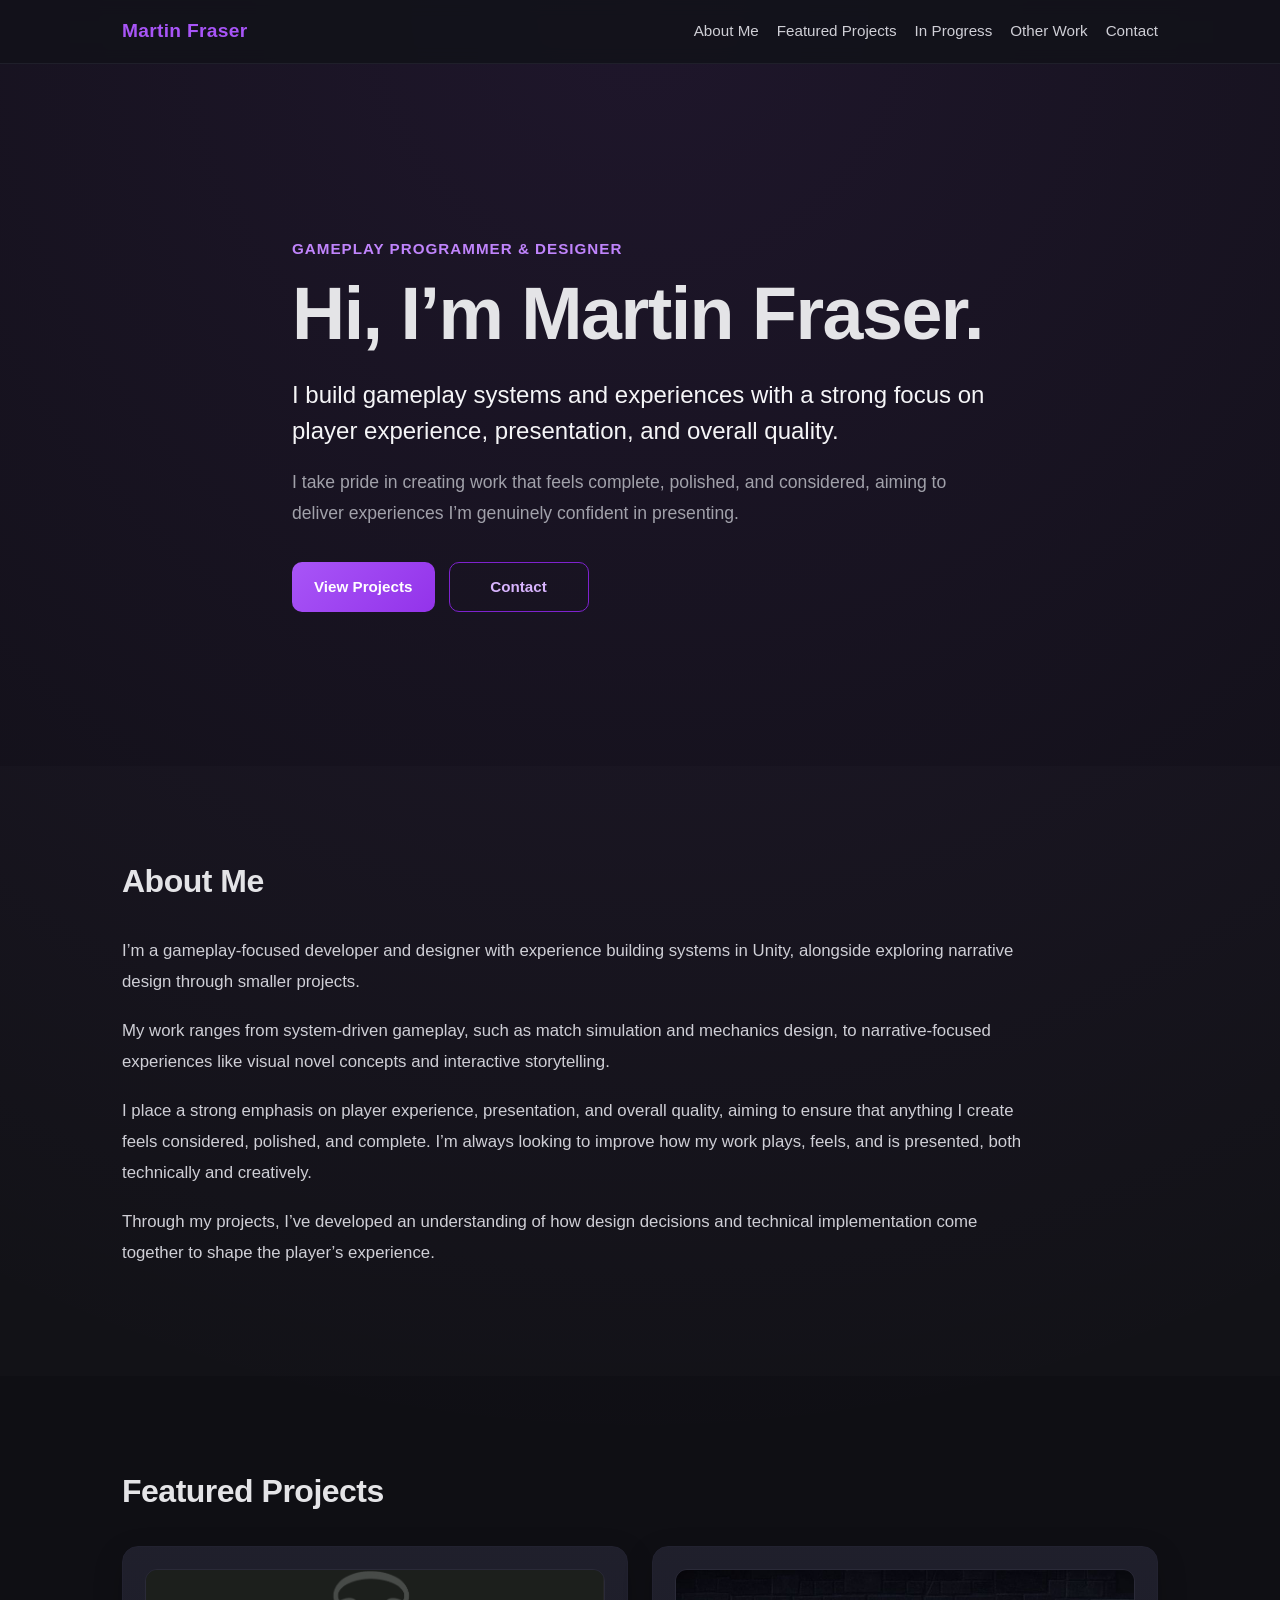
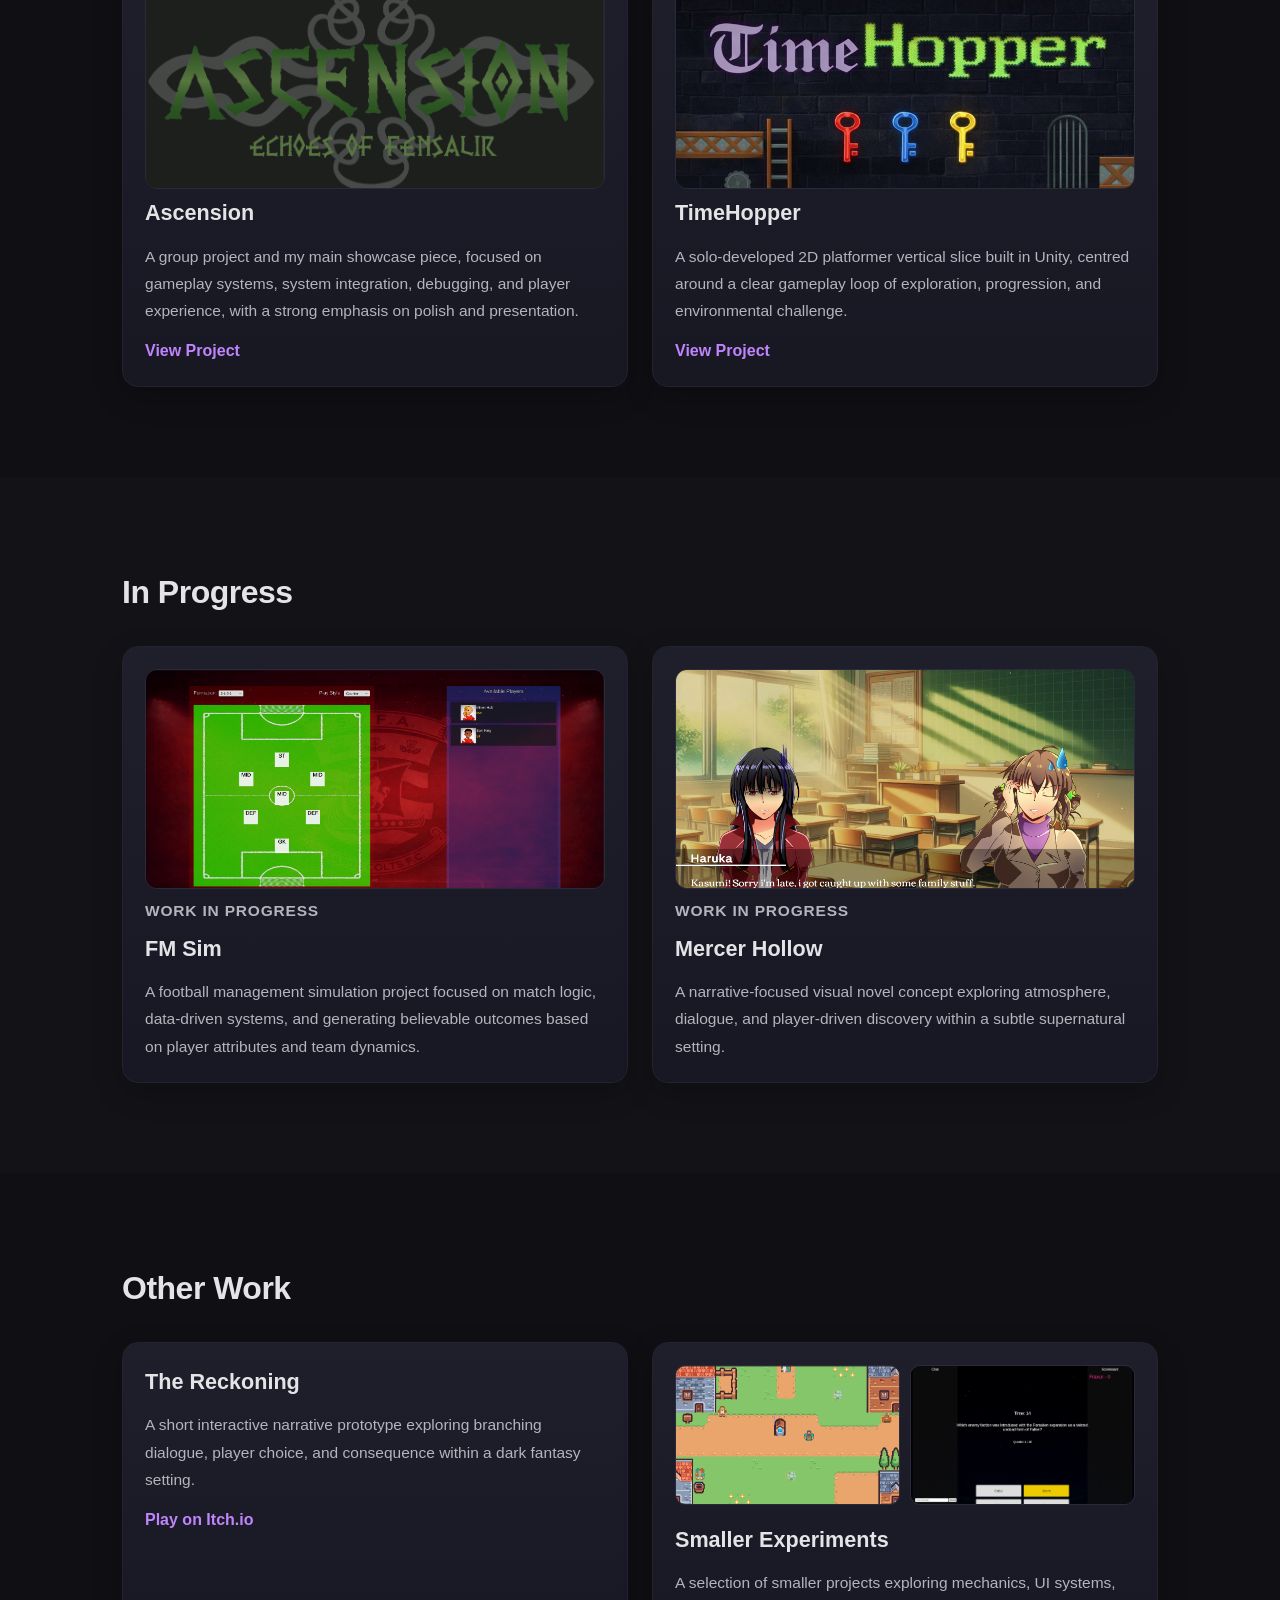
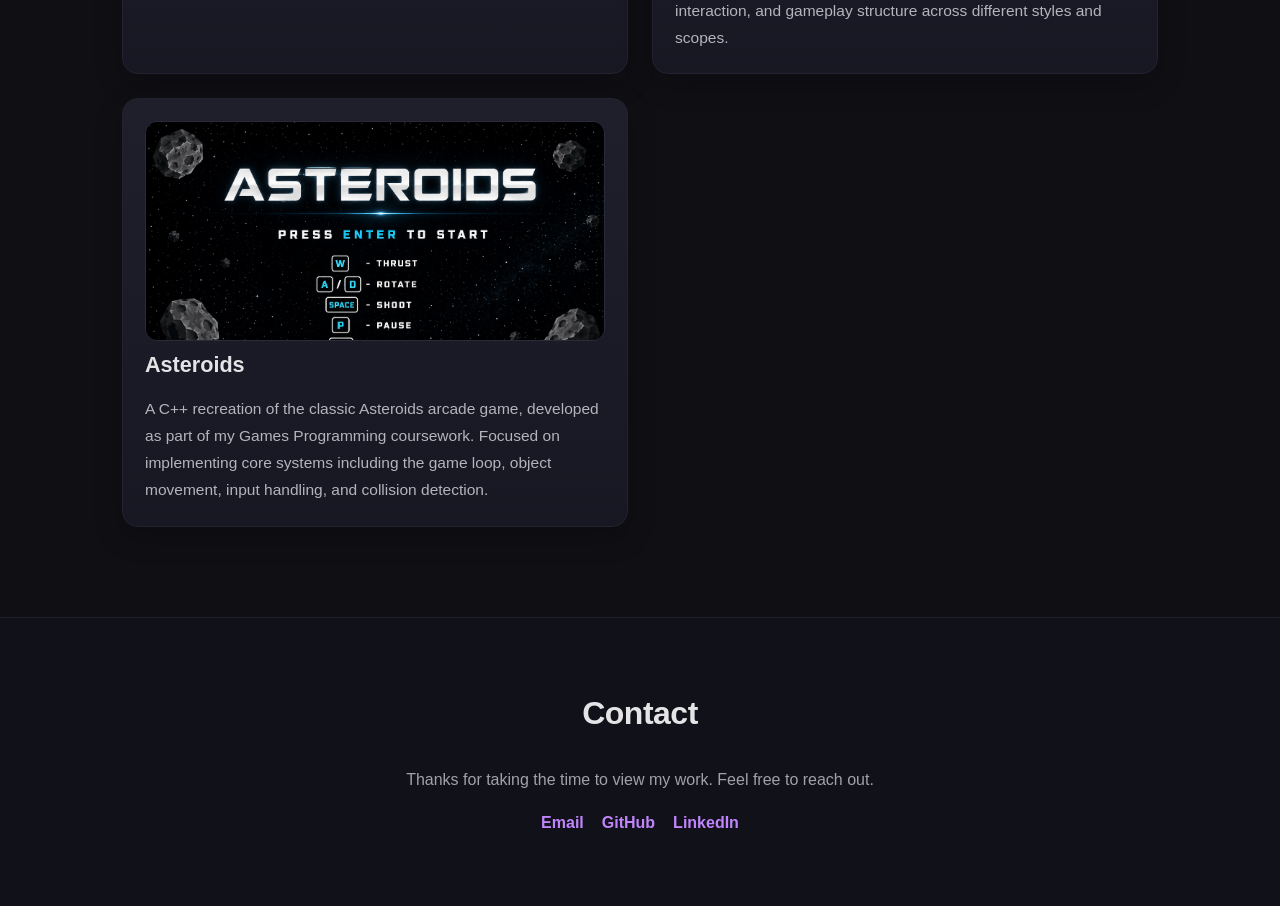
==== index.html @ 67d80767 "Add files via upload Initial portfolio upload" ====
<!DOCTYPE html>
<html lang="en">
<head>
    <meta charset="UTF-8">
    <meta name="viewport" content="width=device-width, initial-scale=1.0">
    <title>Martin Fraser | Gameplay Programmer & Designer</title>
    <meta name="description" content="Portfolio website for Martin Fraser, a gameplay programmer and designer focused on player experience, presentation, and overall quality.">
    <link rel="stylesheet" href="css/styles.css">
</head>
<body>
    <header class="site-header">
        <div class="container nav-container">
            <a href="index.html" class="site-logo">Martin Fraser</a>

            <nav class="site-nav">
                <a href="#about">About Me</a>
                <a href="#featured-projects">Featured Projects</a>
                <a href="#in-progress">In Progress</a>
                <a href="#other-work">Other Work</a>
                <a href="#contact">Contact</a>
            </nav>
        </div>
    </header>

    <main>
        <section class="hero-section">
            <div class="container hero-content">
                <p class="eyebrow">Gameplay Programmer & Designer</p>
                <h1>Hi, I’m Martin Fraser.</h1>
                <p class="hero-lead">
                    I build gameplay systems and experiences with a strong focus on player experience,
                    presentation, and overall quality.
                </p>
                <p class="hero-supporting">
                    I take pride in creating work that feels complete, polished, and considered,
                    aiming to deliver experiences I’m genuinely confident in presenting.
                </p>

                <div class="hero-buttons">
                    <a href="#featured-projects" class="button button-primary">View Projects</a>
                    <a href="#contact" class="button button-secondary">Contact</a>
                </div>
            </div>
        </section>

        <section id="about" class="content-section">
            <div class="container">
                <h2>About Me</h2>
                <p class="section-copy">
                    I’m a gameplay-focused developer and designer with experience building systems in Unity,
                    alongside exploring narrative design through smaller projects.
                </p>
                <p class="section-copy">
                    My work ranges from system-driven gameplay, such as match simulation and mechanics design,
                    to narrative-focused experiences like visual novel concepts and interactive storytelling.
                </p>
                <p class="section-copy">
                    I place a strong emphasis on player experience, presentation, and overall quality, aiming
                    to ensure that anything I create feels considered, polished, and complete. I’m always
                    looking to improve how my work plays, feels, and is presented, both technically and creatively.
                </p>
                <p class="section-copy">
                    Through my projects, I’ve developed an understanding of how design decisions and technical
                    implementation come together to shape the player’s experience.
                </p>
            </div>
        </section>

        <section id="featured-projects" class="content-section">
            <div class="container">
                <h2>Featured Projects</h2>

                <div class="project-grid featured-grid">
                    <article class="project-card featured-card">
                        <img src="assets/images/ascension_cover.png" alt="Ascension cover image" class="project-image">
                        <div class="project-card-content">
                            <h3>Ascension</h3>
                            <p>
    A group project and my main showcase piece, focused on gameplay systems, system integration,
    debugging, and player experience, with a strong emphasis on polish and presentation.
</p>
                            <a href="ascension.html" class="text-link">View Project</a>
                        </div>
                    </article>

                    <article class="project-card featured-card">
                        <img src="assets/images/timehopper_cover.png" alt="TimeHopper cover image" class="project-image">
                        <div class="project-card-content">
                            <h3>TimeHopper</h3>
                            <p>
    A solo-developed 2D platformer vertical slice built in Unity, centred around a clear gameplay loop
    of exploration, progression, and environmental challenge.
</p>
                            <a href="timehopper.html" class="text-link">View Project</a>
                        </div>
                    </article>
                </div>
            </div>
        </section>

        <section id="in-progress" class="content-section">
            <div class="container">
                <h2>In Progress</h2>

                <div class="project-grid">
                    <article class="project-card">
    <img src="assets/images/fmsim.png" alt="FM Sim squad selection system" class="project-image">
    <div class="project-card-content">
        <p class="project-tag">Work in Progress</p>
        <h3>FM Sim</h3>
        <p>
            A football management simulation project focused on match logic, data-driven systems, and generating
            believable outcomes based on player attributes and team dynamics.
        </p>
    </div>
</article>

                    <article class="project-card">
    <img src="assets/images/mercerhollow.png" alt="Mercer Hollow visual novel screenshot" class="project-image">
    <div class="project-card-content">
        <p class="project-tag">Work in Progress</p>
        <h3>Mercer Hollow</h3>
        <p>
            A narrative-focused visual novel concept exploring atmosphere, dialogue, and player-driven discovery
            within a subtle supernatural setting.
        </p>
    </div>
</article>
                </div>
            </div>
        </section>

        <section id="other-work" class="content-section">
            <div class="container">
                <h2>Other Work</h2>

                <div class="project-grid">
                    <article class="project-card">
    <div class="project-card-content">
        <h3>The Reckoning</h3>
        <p>
            A short interactive narrative prototype exploring branching dialogue,
            player choice, and consequence within a dark fantasy setting.
        </p>
        <a href="https://fraxur.itch.io/thereckoning-prototype" target="_blank" class="text-link">
            Play on Itch.io
        </a>
    </div>
</article>

                    <article class="project-card">
    <div class="project-image-multi">
        <img src="assets/images/controlled_conversation.png" alt="Controlled Conversation project screenshot">
        <img src="assets/images/quiz_game.png" alt="Quiz game project screenshot">
    </div>

    <div class="project-card-content">
        <h3>Smaller Experiments</h3>
        <p>
            A selection of smaller projects exploring mechanics, UI systems, interaction, and gameplay structure
            across different styles and scopes.
        </p>
    </div>
</article>

<article class="project-card">
    <img src="assets/images/asteroids.png" alt="Asteroids C++ coursework screenshot" class="project-image">
    <div class="project-card-content">
        <h3>Asteroids</h3>
        <p>
    A C++ recreation of the classic Asteroids arcade game, developed as part of my Games Programming coursework.
    Focused on implementing core systems including the game loop, object movement, input handling, and collision detection.
</p>
    </div>
</article>
                </div>
            </div>
        </section>
    </main>

   <footer id="contact" class="site-footer">
    <div class="container">
        <h2>Contact</h2>
        <p class="footer-copy">
            Thanks for taking the time to view my work. Feel free to reach out.
        </p>

        <div class="contact-links">
            <a href="mailto:fraxur@outlook.com">Email</a>
            <a href="https://github.com/fraxur" target="_blank" rel="noopener noreferrer">GitHub</a>
            <a href="https://www.linkedin.com/in/fraxur/" target="_blank" rel="noopener noreferrer">LinkedIn</a>
        </div>
    </div>
</footer>

    <script src="js/script.js"></script>
</body>
</html>
---- css/styles.css ----
/* RESET */
* {
    margin: 0;
    padding: 0;
    box-sizing: border-box;
}

/* BASE */
html {
    scroll-behavior: smooth;
}

body {
    font-family: Arial, sans-serif;
    background:
        radial-gradient(circle at top, rgba(168, 85, 247, 0.10), transparent 35%),
        #0f0f14;
    color: #e4e4e7;
    line-height: 1.6;
}

/* CONTAINER */
.container {
    width: 100%;
    max-width: 1100px;
    margin: 0 auto;
    padding: 0 32px;
}

/* HEADER */
.site-header {
    background-color: rgba(18, 18, 26, 0.90);
    border-bottom: 1px solid #1f1f2a;
    padding: 16px 0;
    position: sticky;
    top: 0;
    backdrop-filter: blur(8px);
    z-index: 1000;
}

.nav-container {
    display: flex;
    justify-content: space-between;
    align-items: center;
    gap: 20px;
}

.site-logo {
    font-weight: 700;
    color: #a855f7;
    text-decoration: none;
    font-size: 1.2rem;
    letter-spacing: 0.3px;
}

.site-nav {
    display: flex;
    flex-wrap: wrap;
    gap: 18px;
}

.site-nav a {
    color: #cfcfd6;
    text-decoration: none;
    font-size: 0.95rem;
    transition: color 0.2s ease;
}

.site-nav a:hover {
    color: #c084fc;
}

/* HERO */
.hero-section {
    min-height: 78vh;
    display: flex;
    align-items: center;
    padding: 100px 0 80px;
}

.hero-content {
    max-width: 760px;
}

.eyebrow {
    color: #c084fc;
    font-size: 0.95rem;
    font-weight: 600;
    margin-bottom: 14px;
    text-transform: uppercase;
    letter-spacing: 1px;
}

h1 {
    font-size: clamp(2.8rem, 6vw, 4.6rem);
    line-height: 1.05;
    margin-bottom: 24px;
    letter-spacing: -1.5px;
}

.hero-lead {
    font-size: 1.5rem;
    line-height: 1.5;
    max-width: 760px;
    margin-bottom: 18px;
    color: #f5f5f7;
}

.hero-supporting {
    font-size: 1.1rem;
    line-height: 1.8;
    color: #a1a1aa;
    max-width: 720px;
    margin-bottom: 32px;
}

.hero-buttons {
    display: flex;
    flex-wrap: wrap;
    gap: 14px;
}

/* BUTTONS */
.button {
    display: inline-flex;
    align-items: center;
    justify-content: center;
    min-width: 140px;
    padding: 12px 22px;
    text-decoration: none;
    border-radius: 10px;
    font-size: 0.95rem;
    font-weight: 600;
    transition: transform 0.2s ease, background-color 0.2s ease, color 0.2s ease, border-color 0.2s ease;
}

.button:hover {
    transform: translateY(-2px);
}

.button-primary {
    background: linear-gradient(135deg, #a855f7, #9333ea);
    color: white;
    border: none;
}

.button-primary:hover {
    background: linear-gradient(135deg, #9333ea, #7e22ce);
}

.button-secondary {
    border: 1px solid #7e22ce;
    color: #d8b4fe;
    background-color: transparent;
}

.button-secondary:hover {
    background-color: #1b1328;
    color: white;
    border-color: #a855f7;
}

/* SECTIONS */
.content-section {
    padding: 90px 0;
}

.content-section:nth-of-type(even) {
    background-color: rgba(255, 255, 255, 0.01);
}

h2 {
    font-size: 2rem;
    margin-bottom: 28px;
    letter-spacing: -0.5px;
}

.section-copy {
    max-width: 900px;
    margin-bottom: 18px;
    color: #cfcfd6;
    font-size: 1.05rem;
    line-height: 1.85;
}

/* PROJECTS */
.project-grid {
    display: grid;
    grid-template-columns: repeat(2, minmax(0, 1fr));
    gap: 24px;
}

.featured-grid {
    margin-top: 24px;
}

.project-card {
    background: linear-gradient(180deg, rgba(32, 32, 45, 0.95), rgba(24, 24, 36, 0.95));
    padding: 22px;
    border-radius: 16px;
    border: 1px solid #222230;
    transition: transform 0.2s ease, border-color 0.2s ease, box-shadow 0.2s ease;
    box-shadow: 0 10px 30px rgba(0, 0, 0, 0.18);
}

.project-card:hover {
    transform: translateY(-4px);
    border-color: rgba(168, 85, 247, 0.6);
    box-shadow: 0 14px 36px rgba(0, 0, 0, 0.26);
}

.project-card-content h3,
.project-card h3 {
    font-size: 1.35rem;
    margin-bottom: 12px;
}

.project-card p {
    font-size: 0.97rem;
    color: #b4b4bd;
    line-height: 1.75;
}

.project-tag {
    font-size: 0.78rem;
    font-weight: 700;
    color: #c084fc;
    margin-bottom: 8px;
    text-transform: uppercase;
    letter-spacing: 0.8px;
}

.project-image-placeholder {
    height: 190px;
    background: linear-gradient(135deg, rgba(168, 85, 247, 0.16), rgba(34, 34, 48, 0.95));
    margin-bottom: 18px;
    border-radius: 12px;
    display: flex;
    align-items: center;
    justify-content: center;
    color: #8f8fa0;
    border: 1px solid #2a2a38;
    font-size: 0.95rem;
}

.text-link {
    display: inline-block;
    margin-top: 14px;
    color: #c084fc;
    text-decoration: none;
    font-weight: 600;
    transition: color 0.2s ease;
}

.text-link:hover {
    color: #e9d5ff;
}

/* FOOTER */
.site-footer {
    padding: 70px 0;
    border-top: 1px solid #1f1f2a;
    text-align: center;
    background-color: #111119;
}

.footer-copy {
    margin-bottom: 18px;
    color: #a1a1aa;
    font-size: 1rem;
}

.contact-links {
    display: flex;
    justify-content: center;
    flex-wrap: wrap;
    gap: 18px;
}

.contact-links a {
    color: #c084fc;
    text-decoration: none;
    font-weight: 600;
}

.contact-links a:hover {
    color: #f5d0fe;
}

/* RESPONSIVE */
@media (max-width: 900px) {
    .nav-container {
        flex-direction: column;
        align-items: flex-start;
    }

    .site-nav {
        gap: 12px;
    }

    .hero-section {
        min-height: auto;
        padding: 80px 0 60px;
    }

    .hero-lead {
        font-size: 1.25rem;
    }

    .hero-supporting {
        font-size: 1rem;
    }

    .project-grid {
        grid-template-columns: 1fr;
    }

    .container {
        padding: 0 24px;
    }
}

@media (max-width: 600px) {
    .container {
        padding: 0 18px;
    }

    h2 {
        font-size: 1.7rem;
    }

    .button {
        width: 100%;
    }

    .hero-buttons {
        flex-direction: column;
        align-items: stretch;
    }
}

.project-image {
    width: 100%;
    height: 220px;
    object-fit: cover;
    object-position: top;
    border-radius: 12px;
    border: 1px solid #2a2a38;
}.video-wrapper {
    position: relative;
    width: 100%;
    max-width: 900px;
    margin: 0 0 28px 0;
    aspect-ratio: 16 / 9;
    border-radius: 12px;
    overflow: hidden;
    border: 1px solid #2a2a38;
    box-shadow: 0 10px 30px rgba(0, 0, 0, 0.18);
}

.video-wrapper iframe {
    width: 100%;
    height: 100%;
    display: block;
    border: 0;
}

.media-grid {
    margin-top: 8px;
}
.video-link-card {
    display: block;
    position: relative;
    width: 100%;
    max-width: 900px;
    margin: 0 0 28px 0;
    border-radius: 12px;
    overflow: hidden;
    border: 1px solid #2a2a38;
    text-decoration: none;
    box-shadow: 0 10px 30px rgba(0, 0, 0, 0.18);
}

.video-link-card .project-image {
    height: 420px;
    display: block;
}

.video-link-overlay {
    position: absolute;
    inset: 0;
    display: flex;
    align-items: center;
    justify-content: center;
    background: rgba(15, 15, 20, 0.35);
    transition: background-color 0.2s ease;
}

.video-link-card:hover .video-link-overlay {
    background: rgba(15, 15, 20, 0.18);
}

.video-link-label {
    background: rgba(18, 18, 26, 0.92);
    color: #f5f5f7;
    padding: 14px 22px;
    border-radius: 999px;
    border: 1px solid rgba(168, 85, 247, 0.55);
    font-weight: 600;
}
.project-image-multi {
    display: grid;
    grid-template-columns: 1fr 1fr;
    gap: 10px;
    margin-bottom: 18px;
}

.project-image-multi img {
    width: 100%;
    height: 140px;
    object-fit: cover;
    border-radius: 10px;
    border: 1px solid #2a2a38;
}
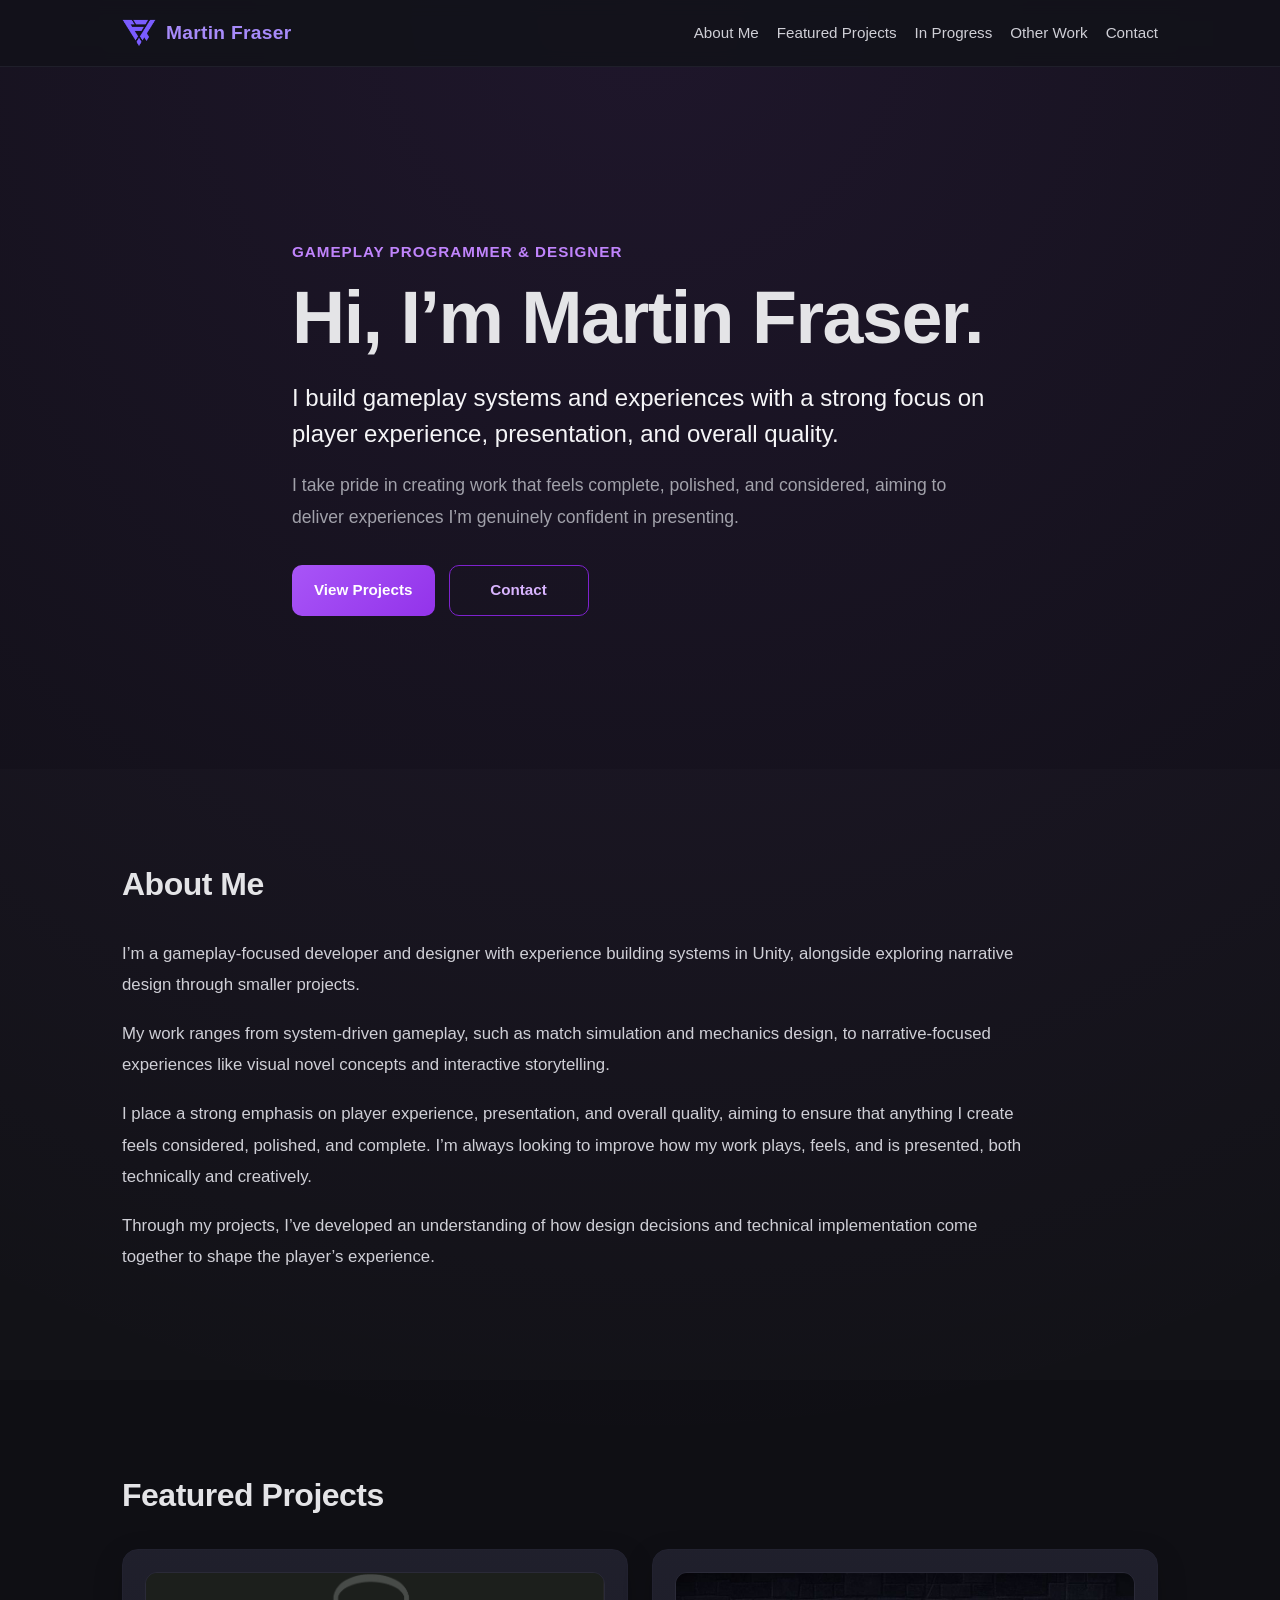
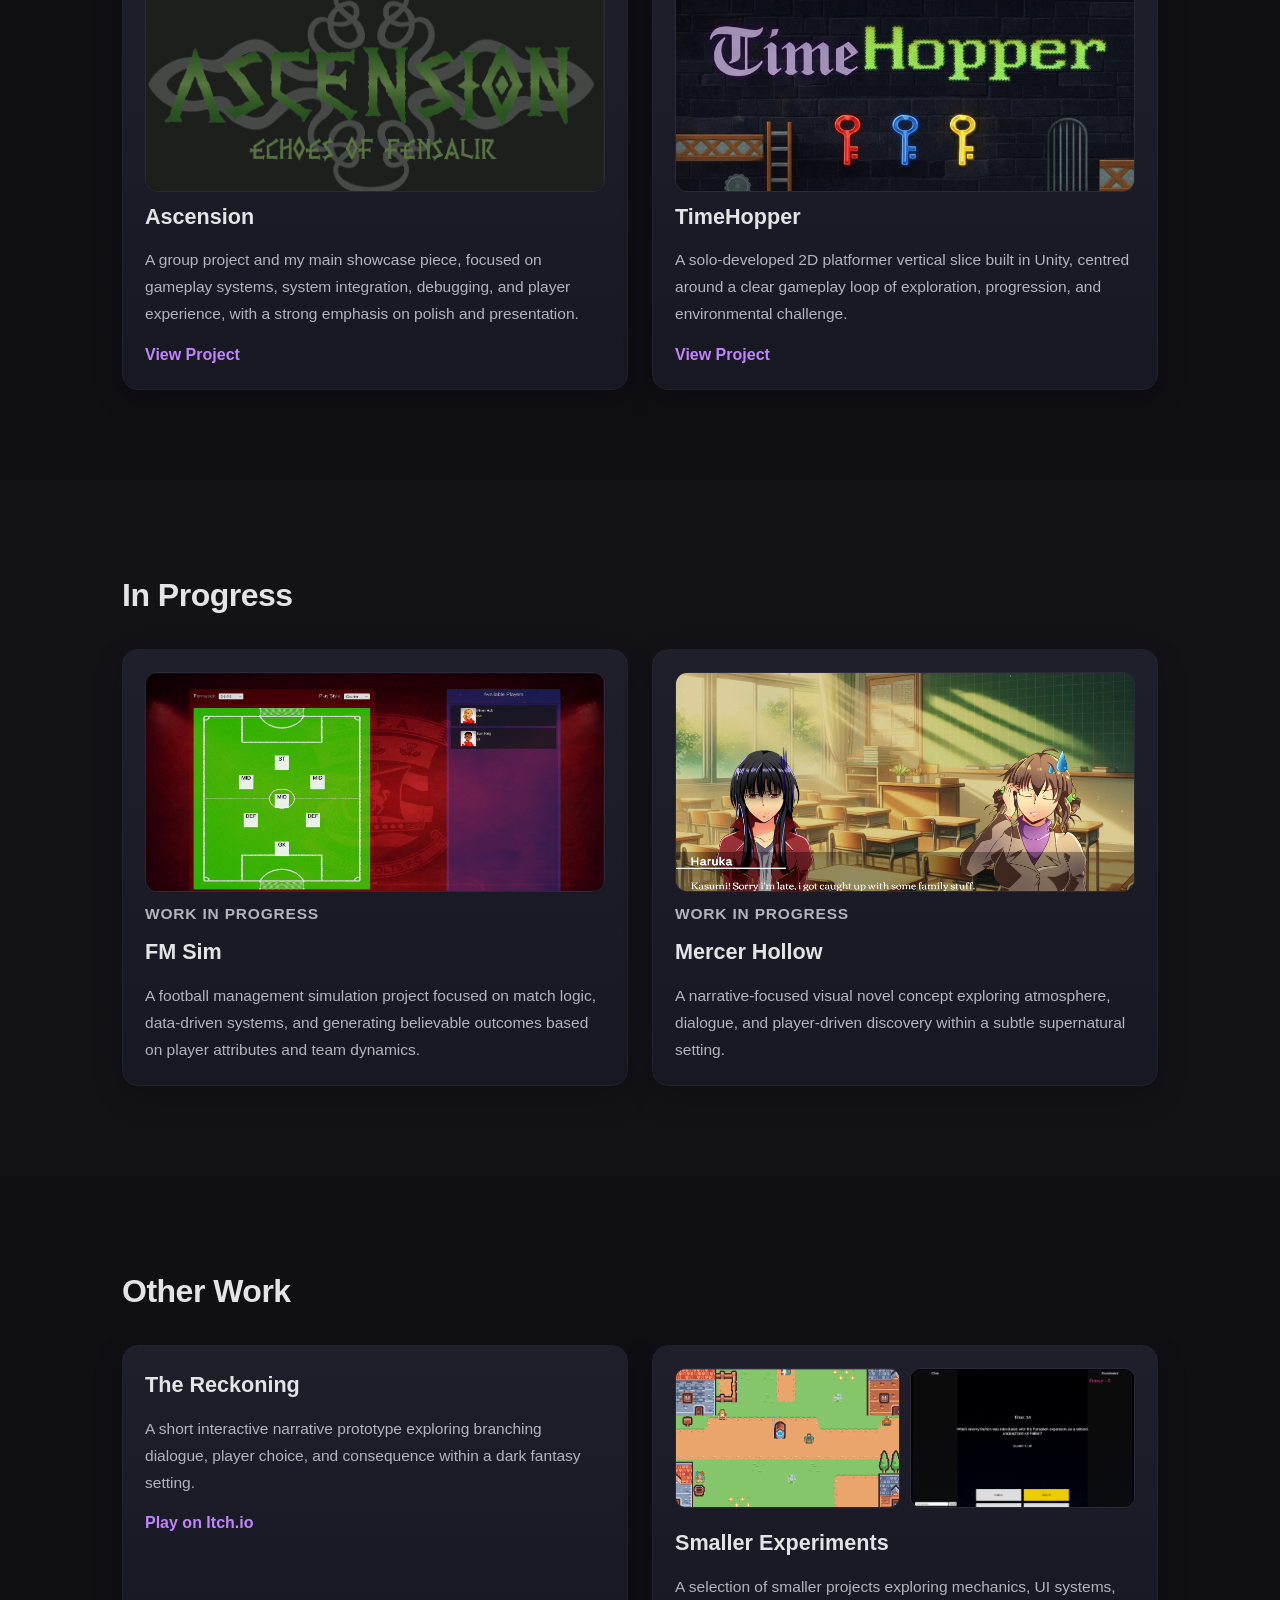
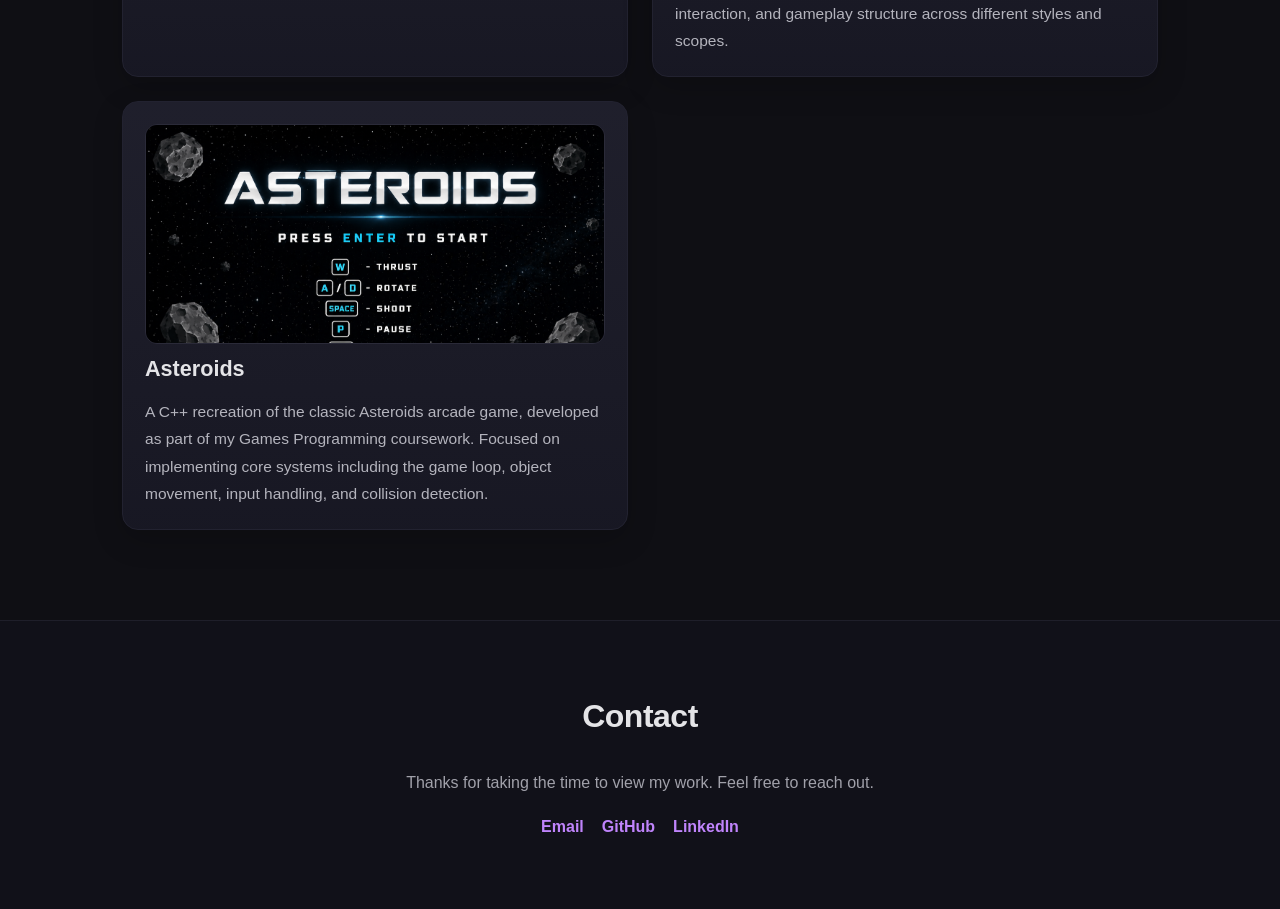
==== commit 0b7975ae: "Add files via upload Update site styling and layout" ====
--- a/index.html
+++ b/index.html
@@ -10,8 +10,10 @@
 <body>
     <header class="site-header">
         <div class="container nav-container">
-            <a href="index.html" class="site-logo">Martin Fraser</a>
-
+            <a href="index.html" class="site-logo brand-logo">
+    <img src="assets/images/FX_Icon.png" alt="Fraxur Systems logo" class="brand-icon">
+    <span>Martin Fraser</span>
+</a>
             <nav class="site-nav">
                 <a href="#about">About Me</a>
                 <a href="#featured-projects">Featured Projects</a>
--- a/css/styles.css
+++ b/css/styles.css
@@ -421,4 +421,18 @@
     object-fit: cover;
     border-radius: 10px;
     border: 1px solid #2a2a38;
+}
+
+.brand-logo {
+    display: flex;
+    align-items: center;
+    gap: 10px;
+}
+
+.brand-icon {
+    height: 34px;
+    width: auto;
+}
+.site-logo span {
+    color: #A78BFA;
 }
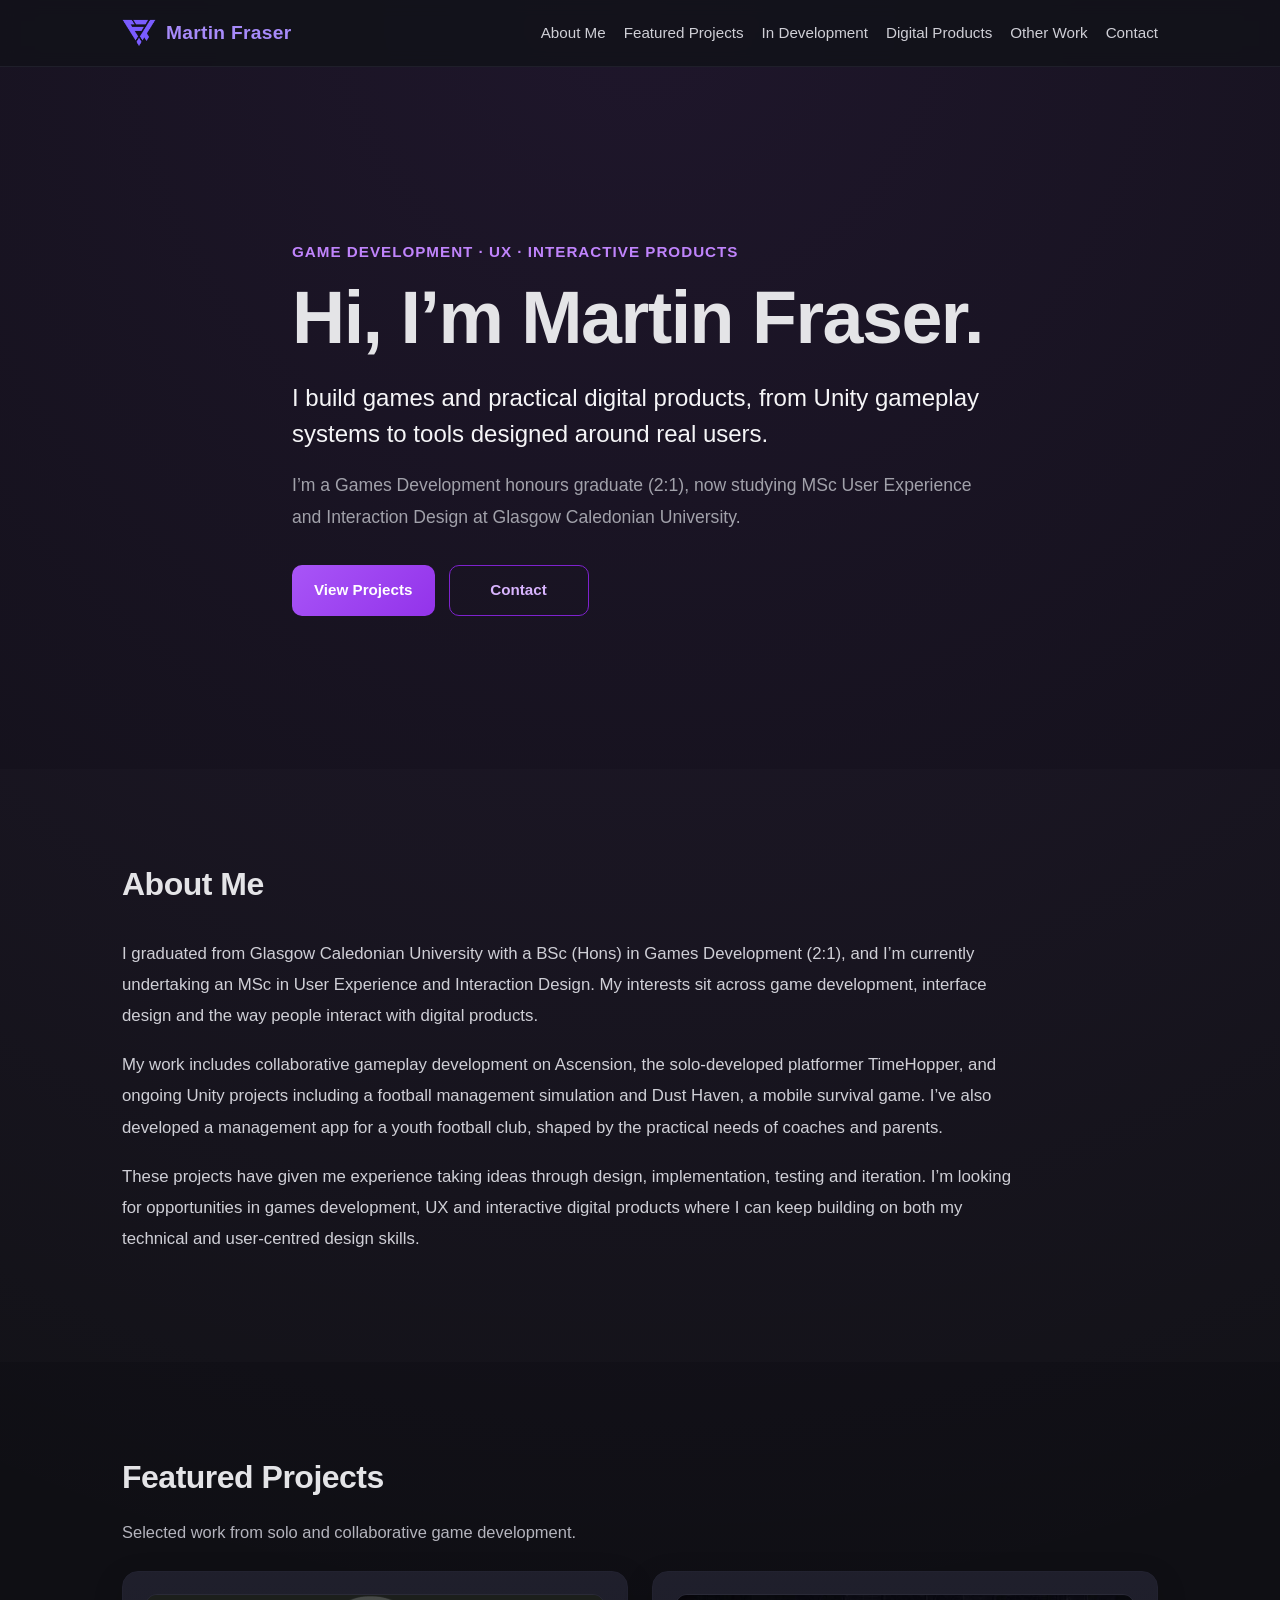
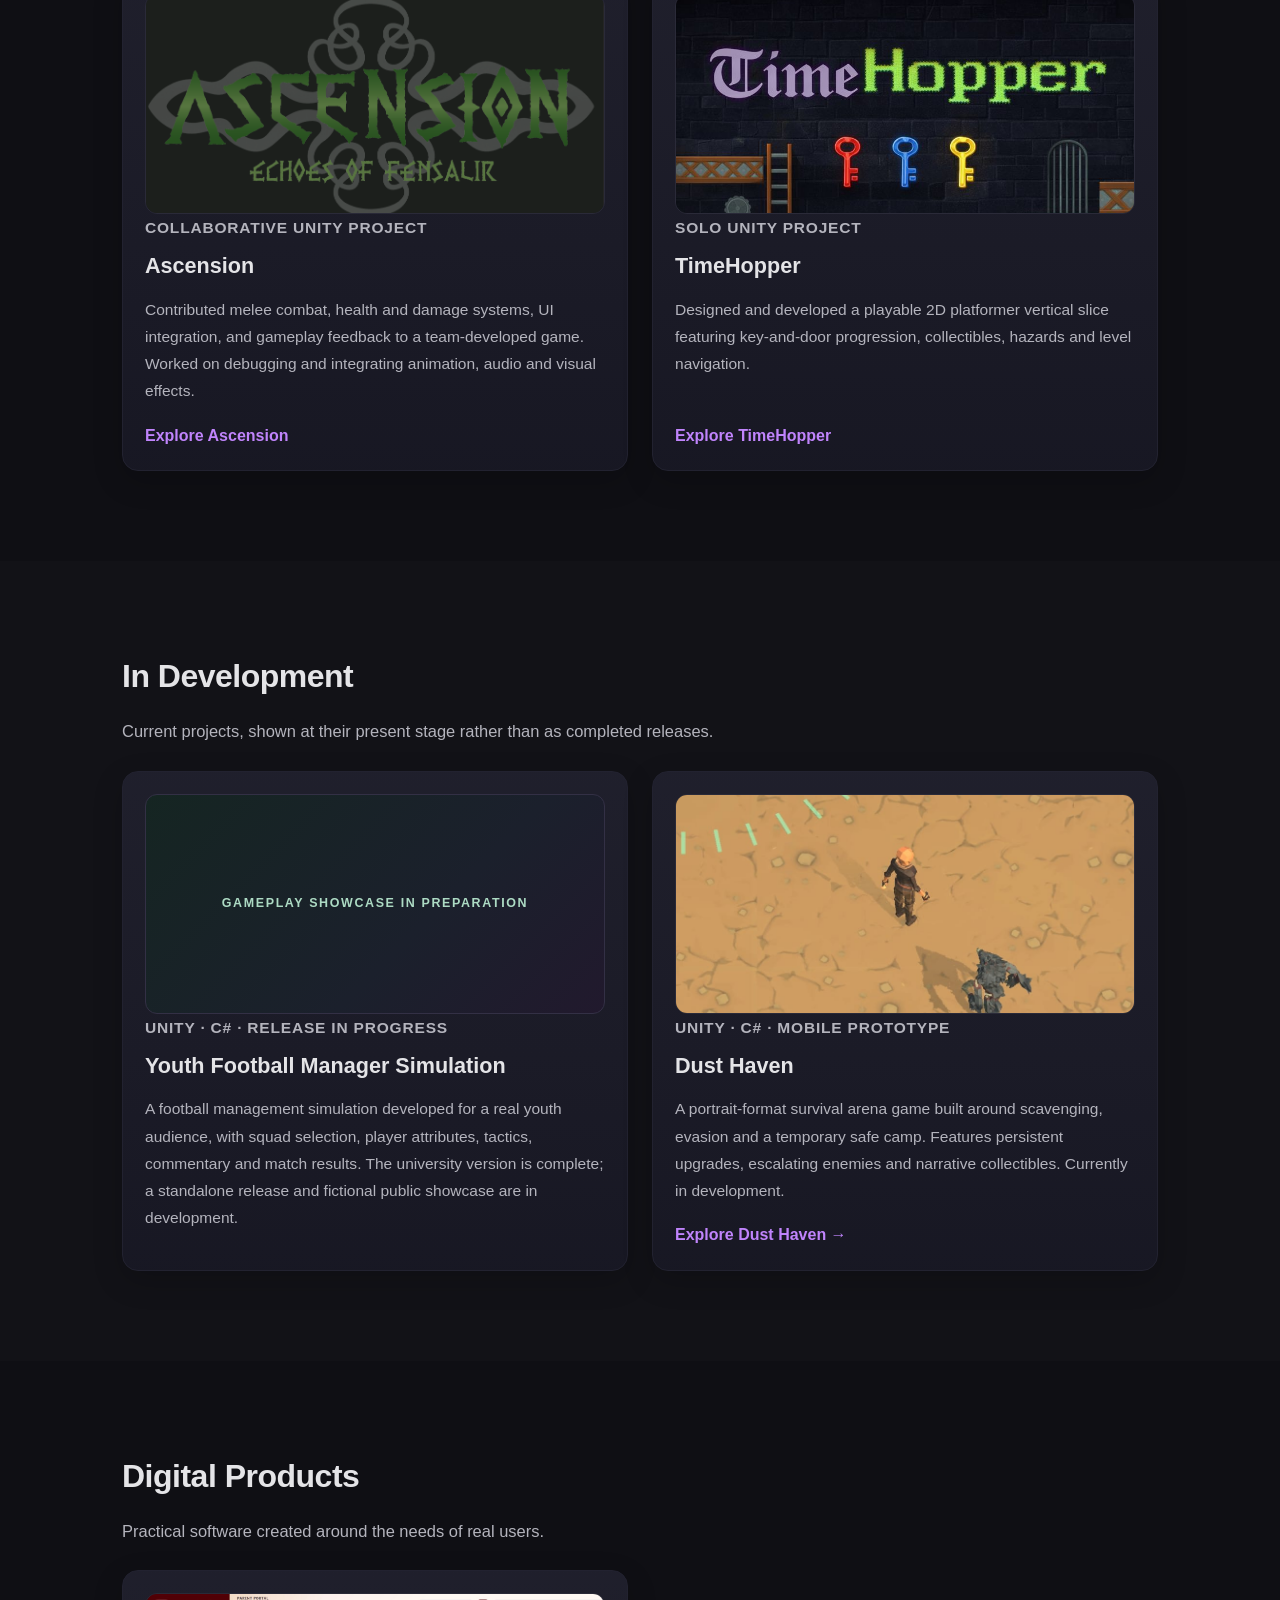
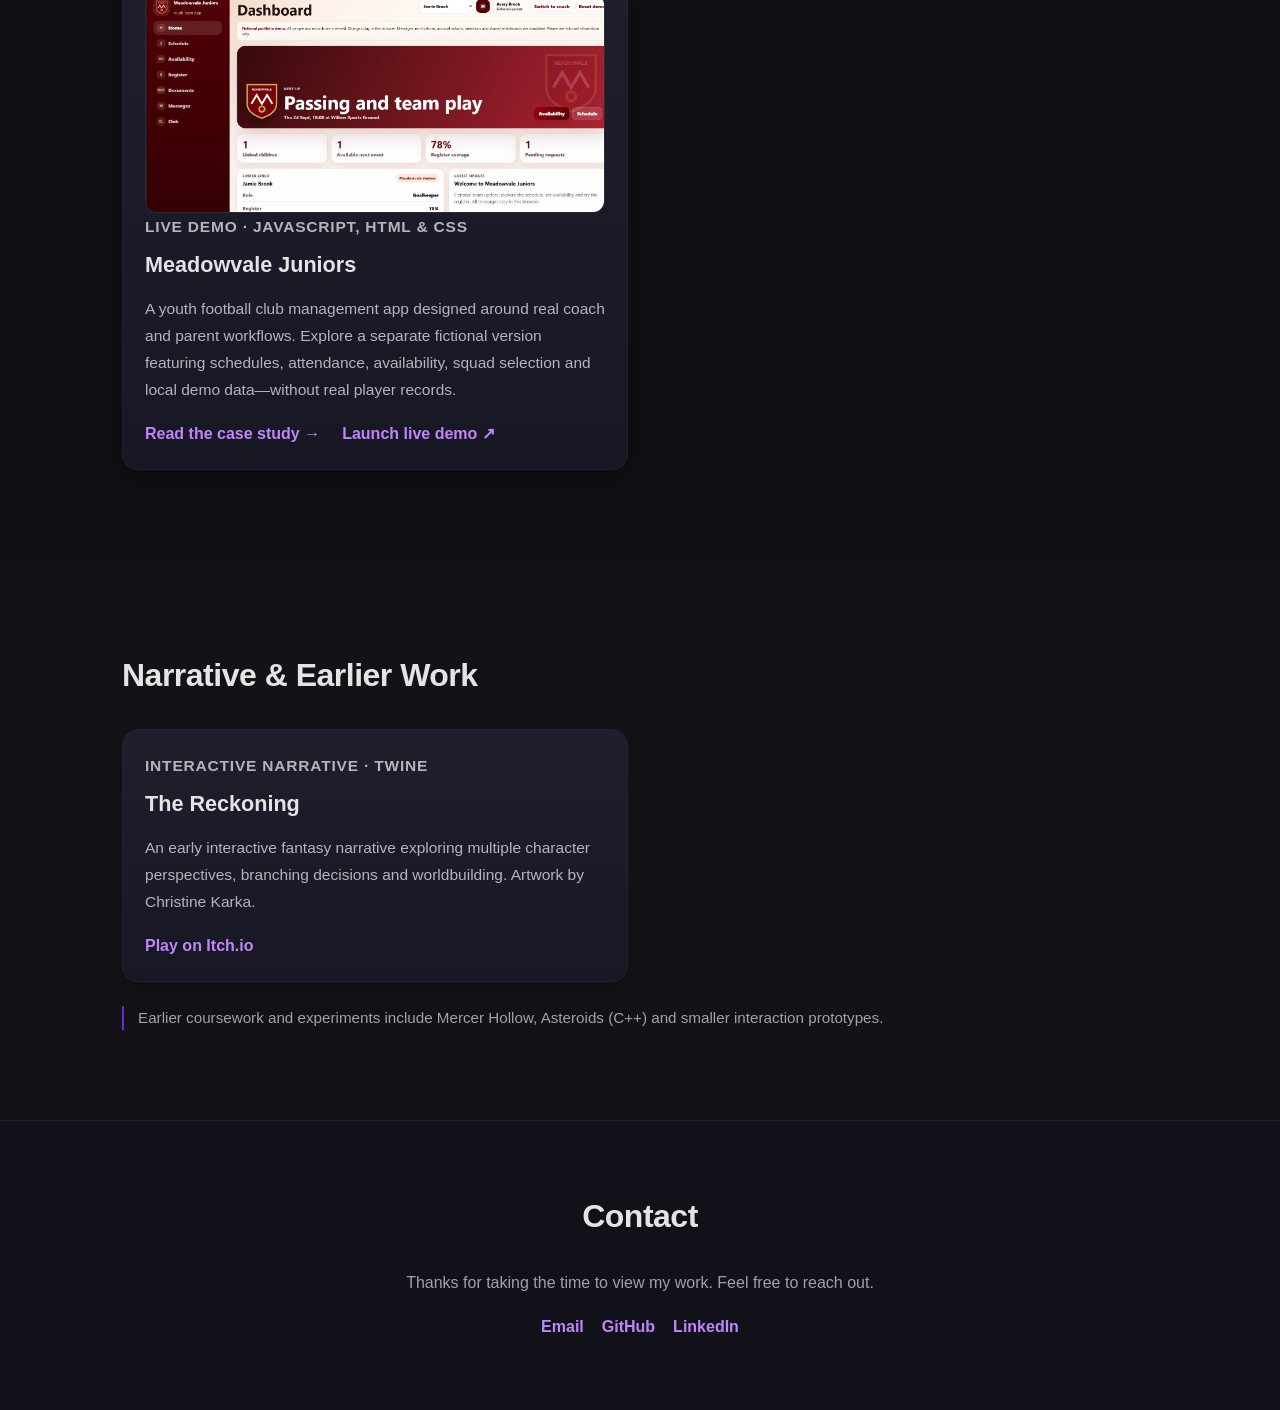
==== commit 3bd93b39: "Update portfolio with new projects and refreshed professional profile" ====
--- a/index.html
+++ b/index.html
@@ -1,200 +1,183 @@
-<!DOCTYPE html>
-<html lang="en">
-<head>
-    <meta charset="UTF-8">
-    <meta name="viewport" content="width=device-width, initial-scale=1.0">
-    <title>Martin Fraser | Gameplay Programmer & Designer</title>
-    <meta name="description" content="Portfolio website for Martin Fraser, a gameplay programmer and designer focused on player experience, presentation, and overall quality.">
-    <link rel="stylesheet" href="css/styles.css">
-</head>
-<body>
-    <header class="site-header">
-        <div class="container nav-container">
-            <a href="index.html" class="site-logo brand-logo">
-    <img src="assets/images/FX_Icon.png" alt="Fraxur Systems logo" class="brand-icon">
-    <span>Martin Fraser</span>
-</a>
-            <nav class="site-nav">
-                <a href="#about">About Me</a>
-                <a href="#featured-projects">Featured Projects</a>
-                <a href="#in-progress">In Progress</a>
-                <a href="#other-work">Other Work</a>
-                <a href="#contact">Contact</a>
-            </nav>
-        </div>
-    </header>
-
-    <main>
-        <section class="hero-section">
-            <div class="container hero-content">
-                <p class="eyebrow">Gameplay Programmer & Designer</p>
-                <h1>Hi, I’m Martin Fraser.</h1>
-                <p class="hero-lead">
-                    I build gameplay systems and experiences with a strong focus on player experience,
-                    presentation, and overall quality.
-                </p>
-                <p class="hero-supporting">
-                    I take pride in creating work that feels complete, polished, and considered,
-                    aiming to deliver experiences I’m genuinely confident in presenting.
-                </p>
-
-                <div class="hero-buttons">
-                    <a href="#featured-projects" class="button button-primary">View Projects</a>
-                    <a href="#contact" class="button button-secondary">Contact</a>
-                </div>
-            </div>
-        </section>
-
-        <section id="about" class="content-section">
-            <div class="container">
-                <h2>About Me</h2>
-                <p class="section-copy">
-                    I’m a gameplay-focused developer and designer with experience building systems in Unity,
-                    alongside exploring narrative design through smaller projects.
-                </p>
-                <p class="section-copy">
-                    My work ranges from system-driven gameplay, such as match simulation and mechanics design,
-                    to narrative-focused experiences like visual novel concepts and interactive storytelling.
-                </p>
-                <p class="section-copy">
-                    I place a strong emphasis on player experience, presentation, and overall quality, aiming
-                    to ensure that anything I create feels considered, polished, and complete. I’m always
-                    looking to improve how my work plays, feels, and is presented, both technically and creatively.
-                </p>
-                <p class="section-copy">
-                    Through my projects, I’ve developed an understanding of how design decisions and technical
-                    implementation come together to shape the player’s experience.
-                </p>
-            </div>
-        </section>
-
-        <section id="featured-projects" class="content-section">
-            <div class="container">
-                <h2>Featured Projects</h2>
-
-                <div class="project-grid featured-grid">
-                    <article class="project-card featured-card">
-                        <img src="assets/images/ascension_cover.png" alt="Ascension cover image" class="project-image">
-                        <div class="project-card-content">
-                            <h3>Ascension</h3>
-                            <p>
-    A group project and my main showcase piece, focused on gameplay systems, system integration,
-    debugging, and player experience, with a strong emphasis on polish and presentation.
-</p>
-                            <a href="ascension.html" class="text-link">View Project</a>
-                        </div>
-                    </article>
-
-                    <article class="project-card featured-card">
-                        <img src="assets/images/timehopper_cover.png" alt="TimeHopper cover image" class="project-image">
-                        <div class="project-card-content">
-                            <h3>TimeHopper</h3>
-                            <p>
-    A solo-developed 2D platformer vertical slice built in Unity, centred around a clear gameplay loop
-    of exploration, progression, and environmental challenge.
-</p>
-                            <a href="timehopper.html" class="text-link">View Project</a>
-                        </div>
-                    </article>
-                </div>
-            </div>
-        </section>
-
-        <section id="in-progress" class="content-section">
-            <div class="container">
-                <h2>In Progress</h2>
-
-                <div class="project-grid">
-                    <article class="project-card">
-    <img src="assets/images/fmsim.png" alt="FM Sim squad selection system" class="project-image">
-    <div class="project-card-content">
-        <p class="project-tag">Work in Progress</p>
-        <h3>FM Sim</h3>
-        <p>
-            A football management simulation project focused on match logic, data-driven systems, and generating
-            believable outcomes based on player attributes and team dynamics.
-        </p>
-    </div>
-</article>
-
-                    <article class="project-card">
-    <img src="assets/images/mercerhollow.png" alt="Mercer Hollow visual novel screenshot" class="project-image">
-    <div class="project-card-content">
-        <p class="project-tag">Work in Progress</p>
-        <h3>Mercer Hollow</h3>
-        <p>
-            A narrative-focused visual novel concept exploring atmosphere, dialogue, and player-driven discovery
-            within a subtle supernatural setting.
-        </p>
-    </div>
-</article>
-                </div>
-            </div>
-        </section>
-
-        <section id="other-work" class="content-section">
-            <div class="container">
-                <h2>Other Work</h2>
-
-                <div class="project-grid">
-                    <article class="project-card">
-    <div class="project-card-content">
-        <h3>The Reckoning</h3>
-        <p>
-            A short interactive narrative prototype exploring branching dialogue,
-            player choice, and consequence within a dark fantasy setting.
-        </p>
-        <a href="https://fraxur.itch.io/thereckoning-prototype" target="_blank" class="text-link">
-            Play on Itch.io
-        </a>
-    </div>
-</article>
-
-                    <article class="project-card">
-    <div class="project-image-multi">
-        <img src="assets/images/controlled_conversation.png" alt="Controlled Conversation project screenshot">
-        <img src="assets/images/quiz_game.png" alt="Quiz game project screenshot">
-    </div>
-
-    <div class="project-card-content">
-        <h3>Smaller Experiments</h3>
-        <p>
-            A selection of smaller projects exploring mechanics, UI systems, interaction, and gameplay structure
-            across different styles and scopes.
-        </p>
-    </div>
-</article>
-
-<article class="project-card">
-    <img src="assets/images/asteroids.png" alt="Asteroids C++ coursework screenshot" class="project-image">
-    <div class="project-card-content">
-        <h3>Asteroids</h3>
-        <p>
-    A C++ recreation of the classic Asteroids arcade game, developed as part of my Games Programming coursework.
-    Focused on implementing core systems including the game loop, object movement, input handling, and collision detection.
-</p>
-    </div>
-</article>
-                </div>
-            </div>
-        </section>
-    </main>
-
-   <footer id="contact" class="site-footer">
-    <div class="container">
-        <h2>Contact</h2>
-        <p class="footer-copy">
-            Thanks for taking the time to view my work. Feel free to reach out.
-        </p>
-
-        <div class="contact-links">
-            <a href="mailto:fraxur@outlook.com">Email</a>
-            <a href="https://github.com/fraxur" target="_blank" rel="noopener noreferrer">GitHub</a>
-            <a href="https://www.linkedin.com/in/fraxur/" target="_blank" rel="noopener noreferrer">LinkedIn</a>
-        </div>
-    </div>
-</footer>
-
-    <script src="js/script.js"></script>
-</body>
+<!DOCTYPE html>
+<html lang="en">
+<head>
+    <meta charset="UTF-8">
+    <meta name="viewport" content="width=device-width, initial-scale=1.0">
+    <title>Martin Fraser | Games Development & Interactive Digital Products</title>
+    <meta name="description" content="Martin Fraser is a Games Development graduate studying MSc User Experience and Interaction Design. Explore his Unity games, gameplay systems and interactive digital products.">
+    <link rel="stylesheet" href="css/styles.css">
+</head>
+<body>
+    <header class="site-header">
+        <div class="container nav-container">
+            <a href="index.html" class="site-logo brand-logo">
+                <img src="assets/images/FX_Icon.png" alt="" class="brand-icon">
+                <span>Martin Fraser</span>
+            </a>
+            <nav class="site-nav" aria-label="Main navigation">
+                <a href="#about">About Me</a>
+                <a href="#featured-projects">Featured Projects</a>
+                <a href="#in-progress">In Development</a>
+                <a href="#digital-products">Digital Products</a>
+                <a href="#other-work">Other Work</a>
+                <a href="#contact">Contact</a>
+            </nav>
+        </div>
+    </header>
+
+    <main>
+        <section class="hero-section">
+            <div class="container hero-content">
+                <p class="eyebrow">Game Development · UX · Interactive Products</p>
+                <h1>Hi, I’m Martin Fraser.</h1>
+                <p class="hero-lead">
+                    I build games and practical digital products, from Unity gameplay systems
+                    to tools designed around real users.
+                </p>
+                <p class="hero-supporting">
+                    I’m a Games Development honours graduate (2:1), now studying MSc User Experience
+                    and Interaction Design at Glasgow Caledonian University.
+                </p>
+
+                <div class="hero-buttons">
+                    <a href="#featured-projects" class="button button-primary">View Projects</a>
+                    <a href="#contact" class="button button-secondary">Contact</a>
+                </div>
+            </div>
+        </section>
+
+        <section id="about" class="content-section">
+            <div class="container">
+                <h2>About Me</h2>
+                <p class="section-copy">
+                    I graduated from Glasgow Caledonian University with a BSc (Hons) in Games Development
+                    (2:1), and I’m currently undertaking an MSc in User Experience and Interaction Design.
+                    My interests sit across game development, interface design and the way people interact
+                    with digital products.
+                </p>
+                <p class="section-copy">
+                    My work includes collaborative gameplay development on Ascension, the solo-developed
+                    platformer TimeHopper, and ongoing Unity projects including a football management
+                    simulation and Dust Haven, a mobile survival game. I’ve also developed a management
+                    app for a youth football club, shaped by the practical needs of coaches and parents.
+                </p>
+                <p class="section-copy">
+                    These projects have given me experience taking ideas through design, implementation,
+                    testing and iteration. I’m looking for opportunities in games development, UX and
+                    interactive digital products where I can keep building on both my technical and
+                    user-centred design skills.
+                </p>
+            </div>
+        </section>
+
+        <section id="featured-projects" class="content-section">
+            <div class="container">
+                <h2>Featured Projects</h2>
+                <p class="section-intro">Selected work from solo and collaborative game development.</p>
+                <div class="project-grid featured-grid">
+                    <article class="project-card featured-card">
+                        <img src="assets/images/ascension_cover.png" alt="Ascension game cover" class="project-image" loading="lazy">
+                        <div class="project-card-content">
+                            <p class="project-tag">Collaborative Unity project</p>
+                            <h3>Ascension</h3>
+                            <p>Contributed melee combat, health and damage systems, UI integration, and gameplay feedback to a team-developed game. Worked on debugging and integrating animation, audio and visual effects.</p>
+                            <a href="ascension.html" class="text-link">Explore Ascension</a>
+                        </div>
+                    </article>
+                    <article class="project-card featured-card">
+                        <img src="assets/images/timehopper_cover.png" alt="TimeHopper platformer gameplay" class="project-image" loading="lazy">
+                        <div class="project-card-content">
+                            <p class="project-tag">Solo Unity project</p>
+                            <h3>TimeHopper</h3>
+                            <p>Designed and developed a playable 2D platformer vertical slice featuring key-and-door progression, collectibles, hazards and level navigation.</p>
+                            <a href="timehopper.html" class="text-link">Explore TimeHopper</a>
+                        </div>
+                    </article>
+                </div>
+            </div>
+        </section>
+
+        <section id="in-progress" class="content-section">
+            <div class="container">
+                <h2>In Development</h2>
+                <p class="section-intro">Current projects, shown at their present stage rather than as completed releases.</p>
+                <div class="project-grid">
+                    <article class="project-card">
+                        <div class="project-demo-banner project-demo-banner--game" aria-label="Fictional gameplay showcase being prepared">
+                            <span>GAMEPLAY SHOWCASE IN PREPARATION</span>
+                        </div>
+                        <div class="project-card-content">
+                            <p class="project-tag">Unity · C# · Release in progress</p>
+                            <h3>Youth Football Manager Simulation</h3>
+                            <p>A football management simulation developed for a real youth audience, with squad selection, player attributes, tactics, commentary and match results. The university version is complete; a standalone release and fictional public showcase are in development.</p>
+                        </div>
+                    </article>
+                    <article class="project-card">
+                        <img src="assets/images/dust-haven-gameplay-mobile.png" alt="Dust Haven mobile gameplay showing a survivor evading a creature in a desert arena" class="project-image project-image-mobile" loading="lazy">
+                        <div class="project-card-content">
+                            <p class="project-tag">Unity · C# · Mobile prototype</p>
+                            <h3>Dust Haven</h3>
+                            <p>A portrait-format survival arena game built around scavenging, evasion and a temporary safe camp. Features persistent upgrades, escalating enemies and narrative collectibles. Currently in development.</p>
+                            <a href="dust-haven.html" class="text-link">Explore Dust Haven <span aria-hidden="true">→</span></a>
+                        </div>
+                    </article>
+                </div>
+            </div>
+        </section>
+
+        <section id="digital-products" class="content-section">
+            <div class="container">
+                <h2>Digital Products</h2>
+                <p class="section-intro">Practical software created around the needs of real users.</p>
+                <div class="project-grid">
+                    <article class="project-card project-card-demo">
+                        <img src="assets/images/meadowvale-parent-dashboard.jpg" alt="Meadowvale Juniors fictional parent portal dashboard with upcoming training, availability and linked-player information" class="project-image project-image-dashboard" loading="lazy">
+                        <div class="project-card-content">
+                            <p class="project-tag">Live demo · JavaScript, HTML &amp; CSS</p>
+                            <h3>Meadowvale Juniors</h3>
+                            <p>A youth football club management app designed around real coach and parent workflows. Explore a separate fictional version featuring schedules, attendance, availability, squad selection and local demo data—without real player records.</p>
+                            <div class="project-card-actions">
+                                <a href="meadowvale-juniors.html" class="text-link">Read the case study <span aria-hidden="true">→</span></a>
+                                <a href="https://fraxur.github.io/meadowvale-juniors-demo/" class="text-link" target="_blank" rel="noopener noreferrer">Launch live demo <span aria-hidden="true">↗</span></a>
+                            </div>
+                        </div>
+                    </article>
+                </div>
+            </div>
+        </section>
+
+        <section id="other-work" class="content-section">
+            <div class="container">
+                <h2>Narrative &amp; Earlier Work</h2>
+                <div class="project-grid">
+                    <article class="project-card">
+                        <div class="project-card-content">
+                            <p class="project-tag">Interactive narrative · Twine</p>
+                            <h3>The Reckoning</h3>
+                            <p>An early interactive fantasy narrative exploring multiple character perspectives, branching decisions and worldbuilding. Artwork by Christine Karka.</p>
+                            <a href="https://fraxur.itch.io/thereckoning-prototype" target="_blank" rel="noopener noreferrer" class="text-link">Play on Itch.io</a>
+                        </div>
+                    </article>
+                </div>
+                <p class="earlier-work-note">Earlier coursework and experiments include Mercer Hollow, Asteroids (C++) and smaller interaction prototypes.</p>
+            </div>
+        </section>
+    </main>
+
+   <footer id="contact" class="site-footer">
+    <div class="container">
+        <h2>Contact</h2>
+        <p class="footer-copy">
+            Thanks for taking the time to view my work. Feel free to reach out.
+        </p>
+
+        <div class="contact-links">
+            <a href="mailto:fraxur@outlook.com">Email</a>
+            <a href="https://github.com/fraxur" target="_blank" rel="noopener noreferrer">GitHub</a>
+            <a href="https://www.linkedin.com/in/fraxur/" target="_blank" rel="noopener noreferrer">LinkedIn</a>
+        </div>
+    </div>
+</footer>
+
+</body>
 </html>
--- a/css/styles.css
+++ b/css/styles.css
@@ -1,438 +1,580 @@
-/* RESET */
-* {
-    margin: 0;
-    padding: 0;
-    box-sizing: border-box;
-}
-
-/* BASE */
-html {
-    scroll-behavior: smooth;
-}
-
-body {
-    font-family: Arial, sans-serif;
-    background:
-        radial-gradient(circle at top, rgba(168, 85, 247, 0.10), transparent 35%),
-        #0f0f14;
-    color: #e4e4e7;
-    line-height: 1.6;
-}
-
-/* CONTAINER */
-.container {
-    width: 100%;
-    max-width: 1100px;
-    margin: 0 auto;
-    padding: 0 32px;
-}
-
-/* HEADER */
-.site-header {
-    background-color: rgba(18, 18, 26, 0.90);
-    border-bottom: 1px solid #1f1f2a;
-    padding: 16px 0;
-    position: sticky;
-    top: 0;
-    backdrop-filter: blur(8px);
-    z-index: 1000;
-}
-
-.nav-container {
-    display: flex;
-    justify-content: space-between;
-    align-items: center;
-    gap: 20px;
-}
-
-.site-logo {
-    font-weight: 700;
-    color: #a855f7;
-    text-decoration: none;
-    font-size: 1.2rem;
-    letter-spacing: 0.3px;
-}
-
-.site-nav {
-    display: flex;
-    flex-wrap: wrap;
-    gap: 18px;
-}
-
-.site-nav a {
-    color: #cfcfd6;
-    text-decoration: none;
-    font-size: 0.95rem;
-    transition: color 0.2s ease;
-}
-
-.site-nav a:hover {
-    color: #c084fc;
-}
-
-/* HERO */
-.hero-section {
-    min-height: 78vh;
-    display: flex;
-    align-items: center;
-    padding: 100px 0 80px;
-}
-
-.hero-content {
-    max-width: 760px;
-}
-
-.eyebrow {
-    color: #c084fc;
-    font-size: 0.95rem;
-    font-weight: 600;
-    margin-bottom: 14px;
-    text-transform: uppercase;
-    letter-spacing: 1px;
-}
-
-h1 {
-    font-size: clamp(2.8rem, 6vw, 4.6rem);
-    line-height: 1.05;
-    margin-bottom: 24px;
-    letter-spacing: -1.5px;
-}
-
-.hero-lead {
-    font-size: 1.5rem;
-    line-height: 1.5;
-    max-width: 760px;
-    margin-bottom: 18px;
-    color: #f5f5f7;
-}
-
-.hero-supporting {
-    font-size: 1.1rem;
-    line-height: 1.8;
-    color: #a1a1aa;
-    max-width: 720px;
-    margin-bottom: 32px;
-}
-
-.hero-buttons {
-    display: flex;
-    flex-wrap: wrap;
-    gap: 14px;
-}
-
-/* BUTTONS */
-.button {
-    display: inline-flex;
-    align-items: center;
-    justify-content: center;
-    min-width: 140px;
-    padding: 12px 22px;
-    text-decoration: none;
-    border-radius: 10px;
-    font-size: 0.95rem;
-    font-weight: 600;
-    transition: transform 0.2s ease, background-color 0.2s ease, color 0.2s ease, border-color 0.2s ease;
-}
-
-.button:hover {
-    transform: translateY(-2px);
-}
-
-.button-primary {
-    background: linear-gradient(135deg, #a855f7, #9333ea);
-    color: white;
-    border: none;
-}
-
-.button-primary:hover {
-    background: linear-gradient(135deg, #9333ea, #7e22ce);
-}
-
-.button-secondary {
-    border: 1px solid #7e22ce;
-    color: #d8b4fe;
-    background-color: transparent;
-}
-
-.button-secondary:hover {
-    background-color: #1b1328;
-    color: white;
-    border-color: #a855f7;
-}
-
-/* SECTIONS */
-.content-section {
-    padding: 90px 0;
-}
-
-.content-section:nth-of-type(even) {
-    background-color: rgba(255, 255, 255, 0.01);
-}
-
-h2 {
-    font-size: 2rem;
-    margin-bottom: 28px;
-    letter-spacing: -0.5px;
-}
-
-.section-copy {
-    max-width: 900px;
-    margin-bottom: 18px;
-    color: #cfcfd6;
-    font-size: 1.05rem;
-    line-height: 1.85;
-}
-
-/* PROJECTS */
-.project-grid {
-    display: grid;
-    grid-template-columns: repeat(2, minmax(0, 1fr));
-    gap: 24px;
-}
-
-.featured-grid {
-    margin-top: 24px;
-}
-
-.project-card {
-    background: linear-gradient(180deg, rgba(32, 32, 45, 0.95), rgba(24, 24, 36, 0.95));
-    padding: 22px;
-    border-radius: 16px;
-    border: 1px solid #222230;
-    transition: transform 0.2s ease, border-color 0.2s ease, box-shadow 0.2s ease;
-    box-shadow: 0 10px 30px rgba(0, 0, 0, 0.18);
-}
-
-.project-card:hover {
-    transform: translateY(-4px);
-    border-color: rgba(168, 85, 247, 0.6);
-    box-shadow: 0 14px 36px rgba(0, 0, 0, 0.26);
-}
-
-.project-card-content h3,
-.project-card h3 {
-    font-size: 1.35rem;
-    margin-bottom: 12px;
-}
-
-.project-card p {
-    font-size: 0.97rem;
-    color: #b4b4bd;
-    line-height: 1.75;
-}
-
-.project-tag {
-    font-size: 0.78rem;
-    font-weight: 700;
-    color: #c084fc;
-    margin-bottom: 8px;
-    text-transform: uppercase;
-    letter-spacing: 0.8px;
-}
-
-.project-image-placeholder {
-    height: 190px;
-    background: linear-gradient(135deg, rgba(168, 85, 247, 0.16), rgba(34, 34, 48, 0.95));
-    margin-bottom: 18px;
-    border-radius: 12px;
-    display: flex;
-    align-items: center;
-    justify-content: center;
-    color: #8f8fa0;
-    border: 1px solid #2a2a38;
-    font-size: 0.95rem;
-}
-
-.text-link {
-    display: inline-block;
-    margin-top: 14px;
-    color: #c084fc;
-    text-decoration: none;
-    font-weight: 600;
-    transition: color 0.2s ease;
-}
-
-.text-link:hover {
-    color: #e9d5ff;
-}
-
-/* FOOTER */
-.site-footer {
-    padding: 70px 0;
-    border-top: 1px solid #1f1f2a;
-    text-align: center;
-    background-color: #111119;
-}
-
-.footer-copy {
-    margin-bottom: 18px;
-    color: #a1a1aa;
-    font-size: 1rem;
-}
-
-.contact-links {
-    display: flex;
-    justify-content: center;
-    flex-wrap: wrap;
-    gap: 18px;
-}
-
-.contact-links a {
-    color: #c084fc;
-    text-decoration: none;
-    font-weight: 600;
-}
-
-.contact-links a:hover {
-    color: #f5d0fe;
-}
-
-/* RESPONSIVE */
-@media (max-width: 900px) {
-    .nav-container {
-        flex-direction: column;
-        align-items: flex-start;
-    }
-
-    .site-nav {
-        gap: 12px;
-    }
-
-    .hero-section {
-        min-height: auto;
-        padding: 80px 0 60px;
-    }
-
-    .hero-lead {
-        font-size: 1.25rem;
-    }
-
-    .hero-supporting {
-        font-size: 1rem;
-    }
-
-    .project-grid {
-        grid-template-columns: 1fr;
-    }
-
-    .container {
-        padding: 0 24px;
-    }
-}
-
-@media (max-width: 600px) {
-    .container {
-        padding: 0 18px;
-    }
-
-    h2 {
-        font-size: 1.7rem;
-    }
-
-    .button {
-        width: 100%;
-    }
-
-    .hero-buttons {
-        flex-direction: column;
-        align-items: stretch;
-    }
-}
-
-.project-image {
-    width: 100%;
-    height: 220px;
-    object-fit: cover;
-    object-position: top;
-    border-radius: 12px;
-    border: 1px solid #2a2a38;
-}.video-wrapper {
-    position: relative;
-    width: 100%;
-    max-width: 900px;
-    margin: 0 0 28px 0;
-    aspect-ratio: 16 / 9;
-    border-radius: 12px;
-    overflow: hidden;
-    border: 1px solid #2a2a38;
-    box-shadow: 0 10px 30px rgba(0, 0, 0, 0.18);
-}
-
-.video-wrapper iframe {
-    width: 100%;
-    height: 100%;
-    display: block;
-    border: 0;
-}
-
-.media-grid {
-    margin-top: 8px;
-}
-.video-link-card {
-    display: block;
-    position: relative;
-    width: 100%;
-    max-width: 900px;
-    margin: 0 0 28px 0;
-    border-radius: 12px;
-    overflow: hidden;
-    border: 1px solid #2a2a38;
-    text-decoration: none;
-    box-shadow: 0 10px 30px rgba(0, 0, 0, 0.18);
-}
-
-.video-link-card .project-image {
-    height: 420px;
-    display: block;
-}
-
-.video-link-overlay {
-    position: absolute;
-    inset: 0;
-    display: flex;
-    align-items: center;
-    justify-content: center;
-    background: rgba(15, 15, 20, 0.35);
-    transition: background-color 0.2s ease;
-}
-
-.video-link-card:hover .video-link-overlay {
-    background: rgba(15, 15, 20, 0.18);
-}
-
-.video-link-label {
-    background: rgba(18, 18, 26, 0.92);
-    color: #f5f5f7;
-    padding: 14px 22px;
-    border-radius: 999px;
-    border: 1px solid rgba(168, 85, 247, 0.55);
-    font-weight: 600;
-}
-.project-image-multi {
-    display: grid;
-    grid-template-columns: 1fr 1fr;
-    gap: 10px;
-    margin-bottom: 18px;
-}
-
-.project-image-multi img {
-    width: 100%;
-    height: 140px;
-    object-fit: cover;
-    border-radius: 10px;
-    border: 1px solid #2a2a38;
-}
-
-.brand-logo {
-    display: flex;
-    align-items: center;
-    gap: 10px;
-}
-
-.brand-icon {
-    height: 34px;
-    width: auto;
-}
-.site-logo span {
-    color: #A78BFA;
-}+/* RESET */
+* {
+    margin: 0;
+    padding: 0;
+    box-sizing: border-box;
+}
+
+/* BASE */
+html {
+    scroll-behavior: smooth;
+}
+
+body {
+    font-family: Arial, sans-serif;
+    background:
+        radial-gradient(circle at top, rgba(168, 85, 247, 0.10), transparent 35%),
+        #0f0f14;
+    color: #e4e4e7;
+    line-height: 1.6;
+}
+
+/* CONTAINER */
+.container {
+    width: 100%;
+    max-width: 1100px;
+    margin: 0 auto;
+    padding: 0 32px;
+}
+
+/* HEADER */
+.site-header {
+    background-color: rgba(18, 18, 26, 0.90);
+    border-bottom: 1px solid #1f1f2a;
+    padding: 16px 0;
+    position: sticky;
+    top: 0;
+    backdrop-filter: blur(8px);
+    z-index: 1000;
+}
+
+.nav-container {
+    display: flex;
+    justify-content: space-between;
+    align-items: center;
+    gap: 20px;
+}
+
+.site-logo {
+    font-weight: 700;
+    color: #a855f7;
+    text-decoration: none;
+    font-size: 1.2rem;
+    letter-spacing: 0.3px;
+}
+
+.site-nav {
+    display: flex;
+    flex-wrap: wrap;
+    gap: 18px;
+}
+
+.site-nav a {
+    color: #cfcfd6;
+    text-decoration: none;
+    font-size: 0.95rem;
+    transition: color 0.2s ease;
+}
+
+.site-nav a:hover {
+    color: #c084fc;
+}
+
+/* HERO */
+.hero-section {
+    min-height: 78vh;
+    display: flex;
+    align-items: center;
+    padding: 100px 0 80px;
+}
+
+.hero-content {
+    max-width: 760px;
+}
+
+.eyebrow {
+    color: #c084fc;
+    font-size: 0.95rem;
+    font-weight: 600;
+    margin-bottom: 14px;
+    text-transform: uppercase;
+    letter-spacing: 1px;
+}
+
+h1 {
+    font-size: clamp(2.8rem, 6vw, 4.6rem);
+    line-height: 1.05;
+    margin-bottom: 24px;
+    letter-spacing: -1.5px;
+}
+
+.hero-lead {
+    font-size: 1.5rem;
+    line-height: 1.5;
+    max-width: 760px;
+    margin-bottom: 18px;
+    color: #f5f5f7;
+}
+
+.hero-supporting {
+    font-size: 1.1rem;
+    line-height: 1.8;
+    color: #a1a1aa;
+    max-width: 720px;
+    margin-bottom: 32px;
+}
+
+.hero-buttons {
+    display: flex;
+    flex-wrap: wrap;
+    gap: 14px;
+}
+
+/* BUTTONS */
+.button {
+    display: inline-flex;
+    align-items: center;
+    justify-content: center;
+    min-width: 140px;
+    padding: 12px 22px;
+    text-decoration: none;
+    border-radius: 10px;
+    font-size: 0.95rem;
+    font-weight: 600;
+    transition: transform 0.2s ease, background-color 0.2s ease, color 0.2s ease, border-color 0.2s ease;
+}
+
+.button:hover {
+    transform: translateY(-2px);
+}
+
+.button-primary {
+    background: linear-gradient(135deg, #a855f7, #9333ea);
+    color: white;
+    border: none;
+}
+
+.button-primary:hover {
+    background: linear-gradient(135deg, #9333ea, #7e22ce);
+}
+
+.button-secondary {
+    border: 1px solid #7e22ce;
+    color: #d8b4fe;
+    background-color: transparent;
+}
+
+.button-secondary:hover {
+    background-color: #1b1328;
+    color: white;
+    border-color: #a855f7;
+}
+
+/* SECTIONS */
+.content-section {
+    padding: 90px 0;
+}
+
+.content-section:nth-of-type(even) {
+    background-color: rgba(255, 255, 255, 0.01);
+}
+
+h2 {
+    font-size: 2rem;
+    margin-bottom: 28px;
+    letter-spacing: -0.5px;
+}
+
+.section-copy {
+    max-width: 900px;
+    margin-bottom: 18px;
+    color: #cfcfd6;
+    font-size: 1.05rem;
+    line-height: 1.85;
+}
+
+/* PROJECTS */
+.project-grid {
+    display: grid;
+    grid-template-columns: repeat(2, minmax(0, 1fr));
+    gap: 24px;
+}
+
+.featured-grid {
+    margin-top: 24px;
+}
+
+.project-card {
+    background: linear-gradient(180deg, rgba(32, 32, 45, 0.95), rgba(24, 24, 36, 0.95));
+    padding: 22px;
+    border-radius: 16px;
+    border: 1px solid #222230;
+    transition: transform 0.2s ease, border-color 0.2s ease, box-shadow 0.2s ease;
+    box-shadow: 0 10px 30px rgba(0, 0, 0, 0.18);
+}
+
+.project-card:hover {
+    transform: translateY(-4px);
+    border-color: rgba(168, 85, 247, 0.6);
+    box-shadow: 0 14px 36px rgba(0, 0, 0, 0.26);
+}
+
+.project-card-content h3,
+.project-card h3 {
+    font-size: 1.35rem;
+    margin-bottom: 12px;
+}
+
+.project-card p {
+    font-size: 0.97rem;
+    color: #b4b4bd;
+    line-height: 1.75;
+}
+
+.project-tag {
+    font-size: 0.78rem;
+    font-weight: 700;
+    color: #c084fc;
+    margin-bottom: 8px;
+    text-transform: uppercase;
+    letter-spacing: 0.8px;
+}
+
+.project-image-placeholder {
+    height: 190px;
+    background: linear-gradient(135deg, rgba(168, 85, 247, 0.16), rgba(34, 34, 48, 0.95));
+    margin-bottom: 18px;
+    border-radius: 12px;
+    display: flex;
+    align-items: center;
+    justify-content: center;
+    color: #8f8fa0;
+    border: 1px solid #2a2a38;
+    font-size: 0.95rem;
+}
+
+.text-link {
+    display: inline-block;
+    margin-top: 14px;
+    color: #c084fc;
+    text-decoration: none;
+    font-weight: 600;
+    transition: color 0.2s ease;
+}
+
+.text-link:hover {
+    color: #e9d5ff;
+}
+
+/* FOOTER */
+.site-footer {
+    padding: 70px 0;
+    border-top: 1px solid #1f1f2a;
+    text-align: center;
+    background-color: #111119;
+}
+
+.footer-copy {
+    margin-bottom: 18px;
+    color: #a1a1aa;
+    font-size: 1rem;
+}
+
+.contact-links {
+    display: flex;
+    justify-content: center;
+    flex-wrap: wrap;
+    gap: 18px;
+}
+
+.contact-links a {
+    color: #c084fc;
+    text-decoration: none;
+    font-weight: 600;
+}
+
+.contact-links a:hover {
+    color: #f5d0fe;
+}
+
+/* RESPONSIVE */
+@media (max-width: 900px) {
+    .nav-container {
+        flex-direction: column;
+        align-items: flex-start;
+    }
+
+    .site-nav {
+        gap: 12px;
+    }
+
+    .hero-section {
+        min-height: auto;
+        padding: 80px 0 60px;
+    }
+
+    .hero-lead {
+        font-size: 1.25rem;
+    }
+
+    .hero-supporting {
+        font-size: 1rem;
+    }
+
+    .project-grid {
+        grid-template-columns: 1fr;
+    }
+
+    .container {
+        padding: 0 24px;
+    }
+}
+
+@media (max-width: 600px) {
+    .container {
+        padding: 0 18px;
+    }
+
+    h2 {
+        font-size: 1.7rem;
+    }
+
+    .button {
+        width: 100%;
+    }
+
+    .hero-buttons {
+        flex-direction: column;
+        align-items: stretch;
+    }
+}
+
+.project-image {
+    width: 100%;
+    height: 220px;
+    object-fit: cover;
+    object-position: top;
+    border-radius: 12px;
+    border: 1px solid #2a2a38;
+}
+.video-wrapper {
+    position: relative;
+    width: 100%;
+    max-width: 900px;
+    margin: 0 0 28px 0;
+    aspect-ratio: 16 / 9;
+    border-radius: 12px;
+    overflow: hidden;
+    border: 1px solid #2a2a38;
+    box-shadow: 0 10px 30px rgba(0, 0, 0, 0.18);
+}
+
+.video-wrapper iframe {
+    width: 100%;
+    height: 100%;
+    display: block;
+    border: 0;
+}
+
+.media-grid {
+    margin-top: 8px;
+}
+.video-link-card {
+    display: block;
+    position: relative;
+    width: 100%;
+    max-width: 900px;
+    margin: 0 0 28px 0;
+    border-radius: 12px;
+    overflow: hidden;
+    border: 1px solid #2a2a38;
+    text-decoration: none;
+    box-shadow: 0 10px 30px rgba(0, 0, 0, 0.18);
+}
+
+.video-link-card .project-image {
+    height: 420px;
+    display: block;
+}
+
+.video-link-overlay {
+    position: absolute;
+    inset: 0;
+    display: flex;
+    align-items: center;
+    justify-content: center;
+    background: rgba(15, 15, 20, 0.35);
+    transition: background-color 0.2s ease;
+}
+
+.video-link-card:hover .video-link-overlay {
+    background: rgba(15, 15, 20, 0.18);
+}
+
+.video-link-label {
+    background: rgba(18, 18, 26, 0.92);
+    color: #f5f5f7;
+    padding: 14px 22px;
+    border-radius: 999px;
+    border: 1px solid rgba(168, 85, 247, 0.55);
+    font-weight: 600;
+}
+.project-image-multi {
+    display: grid;
+    grid-template-columns: 1fr 1fr;
+    gap: 10px;
+    margin-bottom: 18px;
+}
+
+.project-image-multi img {
+    width: 100%;
+    height: 140px;
+    object-fit: cover;
+    border-radius: 10px;
+    border: 1px solid #2a2a38;
+}
+
+.brand-logo {
+    display: flex;
+    align-items: center;
+    gap: 10px;
+}
+
+.brand-icon {
+    height: 34px;
+    width: auto;
+}
+.site-logo span {
+    color: #A78BFA;
+}
+/* Homepage project presentation */
+.section-intro {
+    max-width: 760px;
+    margin: -12px 0 26px;
+    color: #b4b4bd;
+    font-size: 1.03rem;
+}
+.project-card {
+    display: flex;
+    flex-direction: column;
+}
+.project-card-content {
+    display: flex;
+    flex: 1;
+    flex-direction: column;
+}
+.project-card-content .text-link {
+    align-self: flex-start;
+    margin-top: auto;
+    padding-top: 18px;
+}
+.project-image-mobile {
+    object-position: center 41%;
+    background: #201b18;
+}
+.project-demo-banner {
+    display: flex;
+    align-items: center;
+    justify-content: center;
+    min-height: 220px;
+    padding: 24px;
+    margin-bottom: 0;
+    border: 1px solid #333045;
+    border-radius: 12px;
+    background: linear-gradient(140deg, #221a30, #181923 65%, #202033);
+    color: #d8b4fe;
+    font-size: 0.78rem;
+    font-weight: 700;
+    letter-spacing: 0.13em;
+    text-align: center;
+}
+.earlier-work-note {
+    max-width: 860px;
+    margin-top: 24px;
+    padding-left: 14px;
+    border-left: 2px solid #6d28d9;
+    color: #a1a1aa;
+    font-size: 0.95rem;
+}
+
+.project-demo-banner--game {
+    background: linear-gradient(135deg, #152522, #1b202c 60%, #21192d);
+    color: #addbc4;
+}
+
+/* Meadowvale case study: extends existing Fraxur styling */
+.project-image-dashboard {object-position: center 36%;}
+.project-card-actions {display:flex;flex-wrap:wrap;column-gap:22px;row-gap:2px;margin-top:auto;}
+.project-card-actions .text-link {margin-top:0;}
+.case-hero {padding:94px 0 48px;}
+.case-hero .container {max-width:1100px;}
+.case-back {display:inline-block;color:#c4b5fd;text-decoration:none;font-weight:600;margin-bottom:38px;}
+.case-back:hover, .case-back:focus-visible {color:#fff;text-decoration:underline;}
+.case-period {color:#a855f7;}
+.case-lead {max-width:850px;font-size:clamp(1.32rem,2.9vw,2rem);line-height:1.4;color:#f5f5f7;margin-bottom:20px;}
+.case-summary {max-width:770px;color:#b4b4bd;font-size:1.08rem;line-height:1.8;margin-bottom:30px;}
+.case-meta {display:grid;grid-template-columns:1.2fr .75fr 1fr;gap:20px;border-top:1px solid #343241;margin-top:56px;padding-top:22px;}
+.case-meta div {display:flex;flex-direction:column;gap:8px;}
+.case-meta span {font-size:.72rem;font-weight:700;letter-spacing:.11em;color:#a78bfa;}
+.case-meta strong {font-size:.94rem;font-weight:600;color:#e4e4e7;line-height:1.5;}
+.case-image-section {padding:10px 0 54px;}
+.case-main-figure {margin:0;overflow:hidden;border-radius:16px;background:#201b25;border:1px solid #343241;box-shadow:0 22px 55px rgba(0,0,0,.25);}
+.case-main-figure img {display:block;width:100%;height:auto;}
+.case-main-figure figcaption {padding:13px 20px;font-size:.84rem;color:#b4b4bd;}
+.case-section {padding:72px 0;}
+.case-section h2 {max-width:840px;}
+.case-section-tint {background:rgba(255,255,255,.024);}
+.case-reading {max-width:1100px;}
+.case-reading .section-copy {max-width:850px;}
+.case-feature-grid .project-card {min-height:208px;}
+.case-demo-panel {display:grid;grid-template-columns:minmax(0,1.6fr) minmax(220px,.7fr);gap:36px;align-items:center;padding:32px;border:1px solid #3d3254;border-radius:18px;background:linear-gradient(115deg,rgba(95,42,145,.23),rgba(32,32,45,.95));}
+.case-demo-panel h2 {margin-bottom:16px;}
+.case-demo-panel p {color:#cfcfd6;line-height:1.75;margin-bottom:14px;}
+.case-demo-panel .case-disclaimer {color:#a1a1aa;font-size:.88rem;margin-top:20px;}
+.case-demo-actions {display:flex;flex-direction:column;align-items:stretch;gap:12px;}
+.case-demo-actions .button {text-align:center;}
+.case-demo-actions .case-back {margin:8px 0 0;text-align:center;}
+@media (max-width:750px) {
+ .case-hero {padding:62px 0 34px;}
+ .case-meta {grid-template-columns:1fr;gap:16px;margin-top:36px;}
+ .case-meta div {gap:3px;}
+ .case-image-section {padding-bottom:18px;}
+ .case-section {padding:54px 0;}
+ .case-demo-panel {grid-template-columns:1fr;padding:22px;gap:12px;}
+ .case-main-figure figcaption {padding:10px 12px;}
+}
+@media (prefers-reduced-motion:reduce) {
+ .project-card,.button {transition:none;}
+}
+
+/* Dust Haven case study — real portrait screenshots from the mobile prototype */
+.dust-hero {background:radial-gradient(ellipse at 85% 25%,rgba(204,153,70,.11),transparent 48%);}
+.dust-hero .eyebrow {color:#e3bf79;}
+.dust-hero .case-period {color:#e4b85f;}
+.dust-gallery-section {padding:4px 0 68px;}
+.dust-gallery {display:grid;grid-template-columns:repeat(3,minmax(0,1fr));align-items:start;gap:22px;}
+.dust-shot {min-width:0;margin:0;background:#1b1820;border:1px solid #33313a;border-radius:16px;overflow:hidden;box-shadow:0 18px 40px rgba(0,0,0,.25);}
+.dust-shot img {display:block;width:100%;height:auto;aspect-ratio:945/2048;object-fit:contain;background:#211e1b;}
+.dust-shot figcaption {display:flex;flex-direction:column;gap:3px;padding:13px 15px 15px;font-size:.94rem;font-weight:600;color:#e4e4e7;}
+.dust-shot figcaption span {font-size:.7rem;letter-spacing:.11em;font-weight:700;color:#dcbf8c;}
+.dust-gallery-note {margin-top:16px;color:#a1a1aa;font-size:.88rem;}
+.dust-project-note {max-width:850px;margin-top:32px;border-left:3px solid #c89c50;background:rgba(189,145,70,.08);padding:18px 22px;color:#d8d4ce;line-height:1.75;}
+.dust-closing-panel {background:linear-gradient(115deg,rgba(130,91,44,.20),rgba(32,32,45,.95));border-color:#4a3b2c;}
+.dust-visually-hidden {position:absolute;width:1px;height:1px;padding:0;margin:-1px;overflow:hidden;clip:rect(0,0,0,0);white-space:nowrap;border:0;}
+@media(max-width:750px) {
+ .dust-gallery-section {padding-bottom:28px;}
+ .dust-gallery {gap:10px;}
+ .dust-shot {border-radius:10px;}
+ .dust-shot figcaption {font-size:.76rem;padding:9px;line-height:1.35;}
+ .dust-shot figcaption span {font-size:.59rem;letter-spacing:.05em;}
+}
+@media(max-width:480px) {
+ .dust-gallery {grid-template-columns:repeat(2,minmax(0,1fr));gap:12px;}
+ .dust-shot--lead {grid-column:1/-1;max-width:300px;width:100%;justify-self:center;}
+ .dust-shot figcaption {font-size:.8rem;}
+}
+
+/* Final cross-page navigation and accessibility polish */
+html {scroll-padding-top: 128px;}
+:where(a, button):focus-visible {
+    outline: 3px solid #e9d5ff;
+    outline-offset: 4px;
+    border-radius: 4px;
+}
+@media (prefers-reduced-motion: reduce) {
+    html {scroll-behavior: auto;}
+    *, *::before, *::after {animation-duration: .01ms !important; transition-duration: .01ms !important;}
+}
+@media (max-width: 900px) {
+    html {scroll-padding-top: 190px;}
+}
